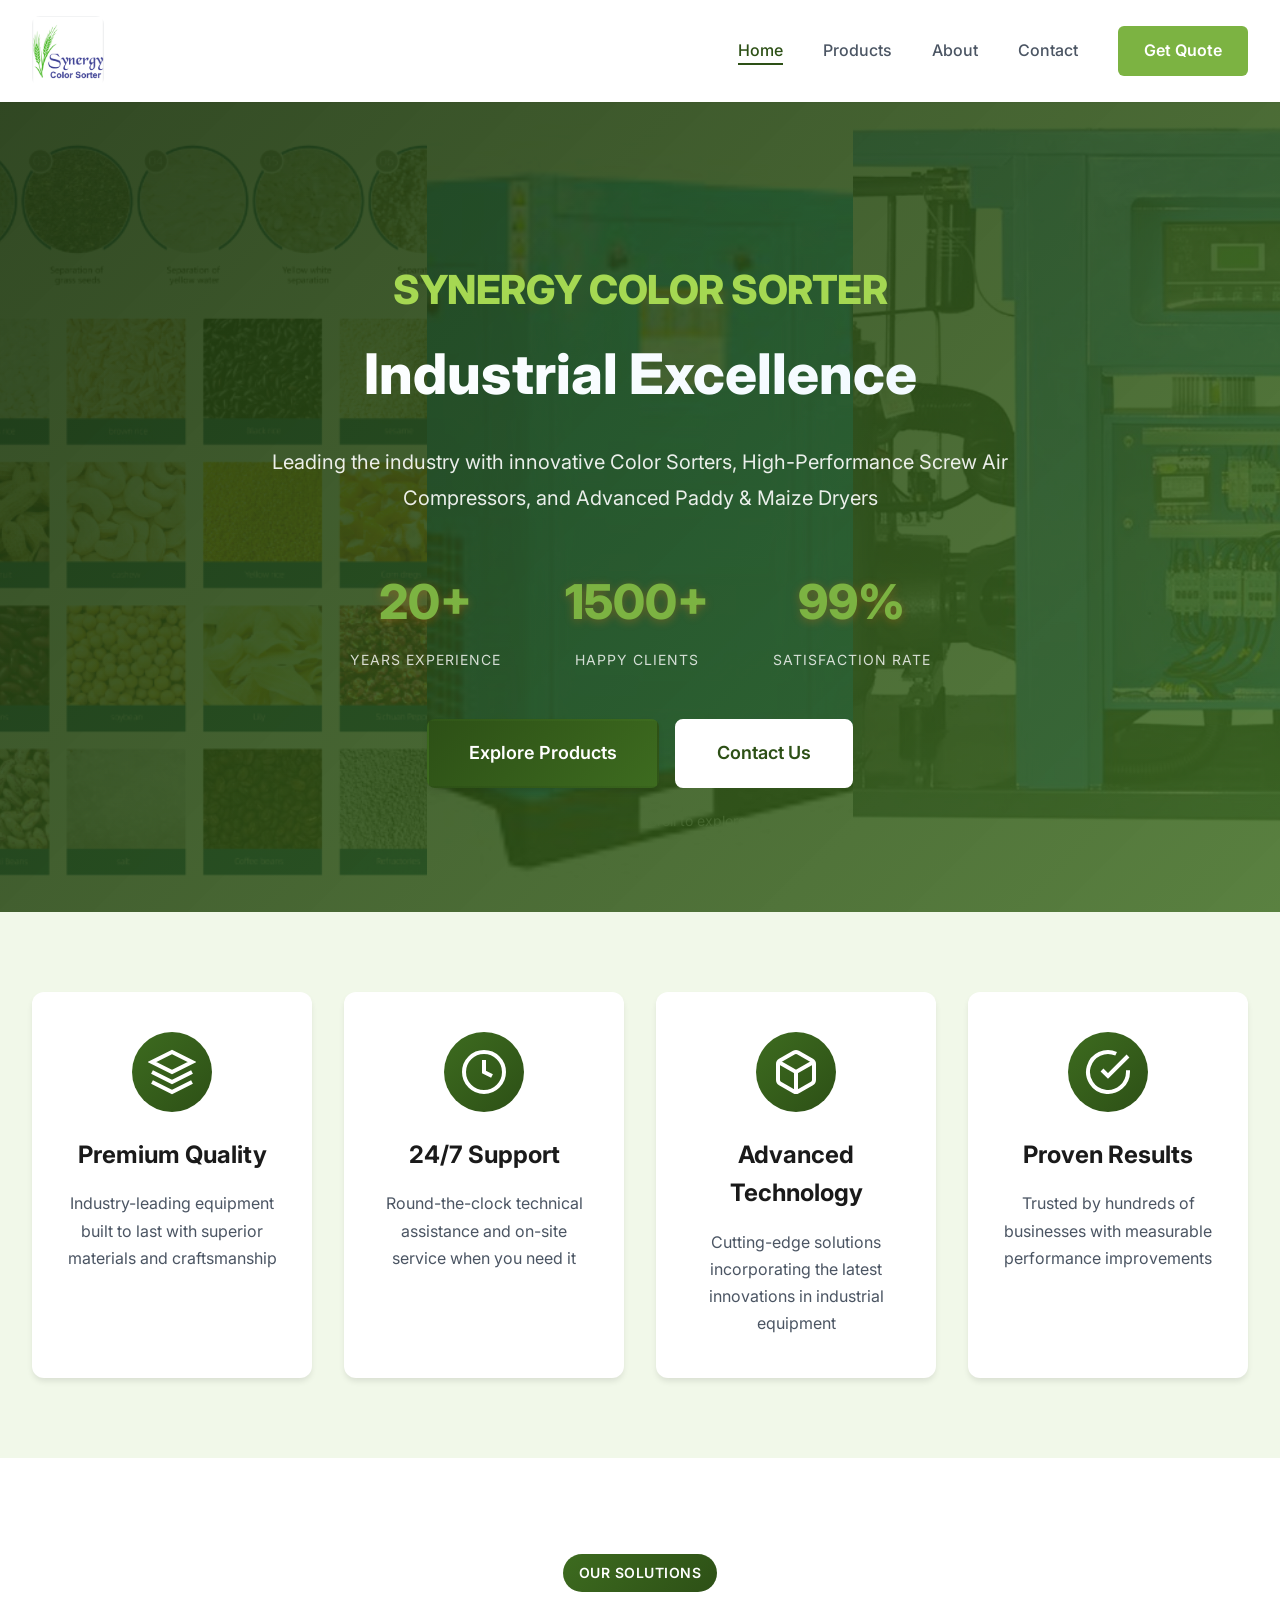
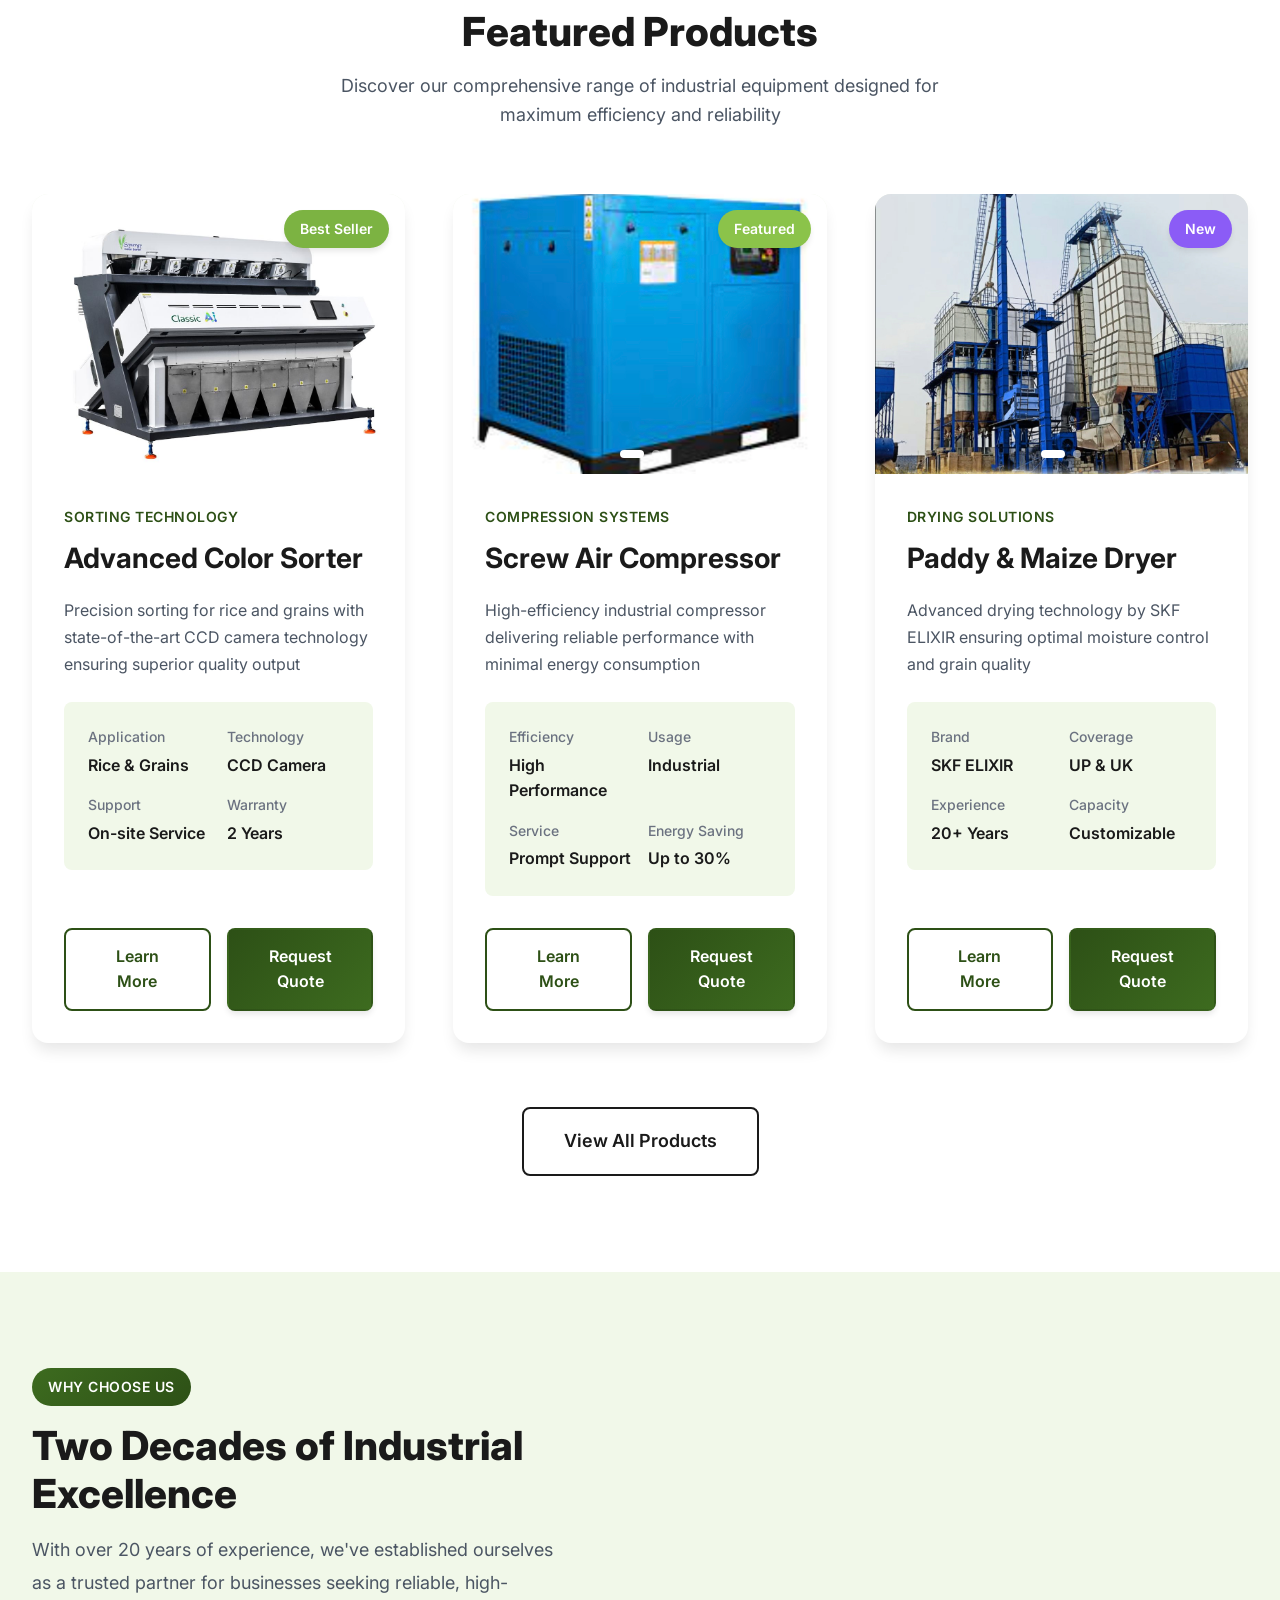
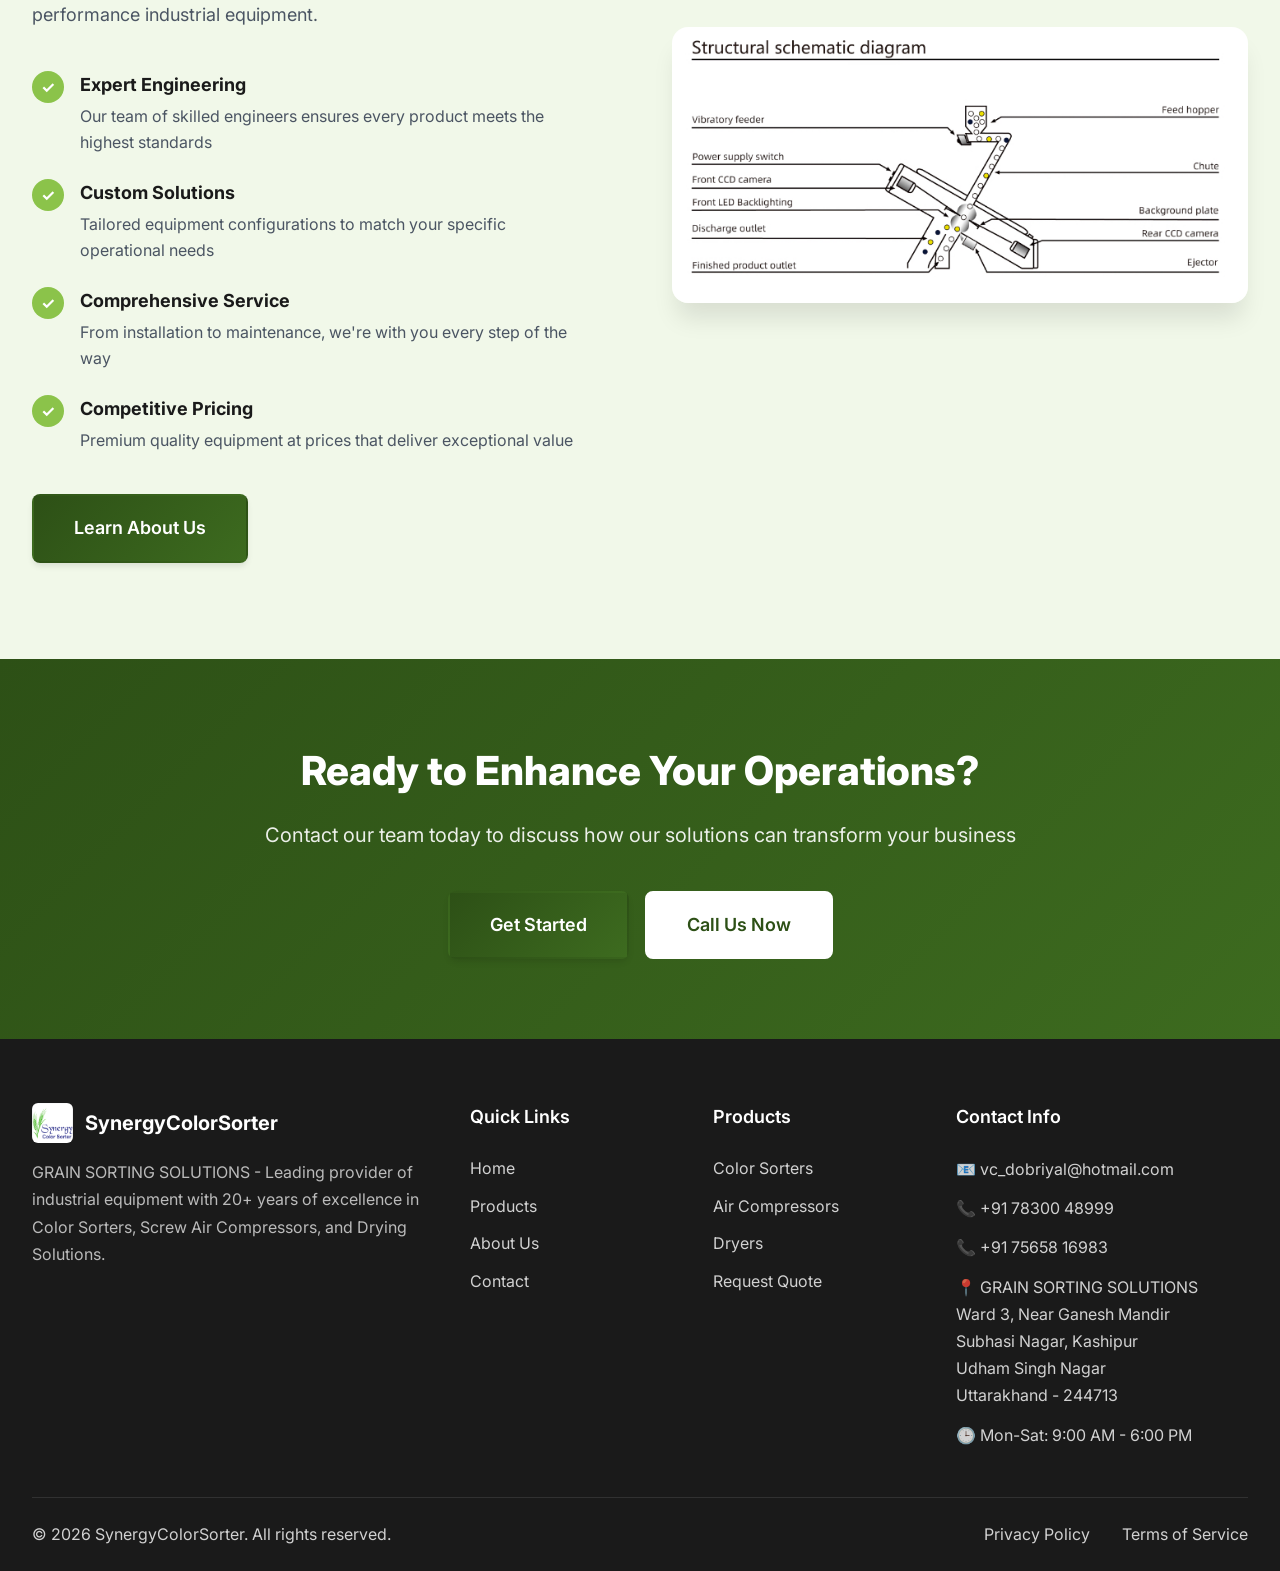
==== index.html @ 414dd608 "synergy color sorter website" ====
<!DOCTYPE html>
<html lang="en">
<head>
    <meta charset="UTF-8">
    <meta name="viewport" content="width=device-width, initial-scale=1.0">
    <meta name="description" content="SynergyColorSorter - Leading provider of Color Sorters, Screw Air Compressors and Paddy & Maize Dryers with 20+ years of expertise">
    <title>SynergyColorSorter - Industrial Sorting & Compression Solutions</title>
    <link rel="stylesheet" href="assets/css/style.css">
    <link rel="preconnect" href="https://fonts.googleapis.com">
    <link rel="preconnect" href="https://fonts.gstatic.com" crossorigin>
    <link href="https://fonts.googleapis.com/css2?family=Inter:wght@300;400;500;600;700;800&display=swap" rel="stylesheet">
</head>
<body>
    <!-- Navigation -->
    <header class="header">
        <nav class="nav">
            <div class="nav-container">
                <a href="index.html" class="logo">
                    <img src="assets/images/logo.jpg" alt="SynergyColorSorter Logo">
                    <span class="logo-text">SynergyColorSorter</span>
                </a>
                <button class="mobile-menu-toggle" aria-label="Toggle menu">
                    <span></span>
                    <span></span>
                    <span></span>
                </button>
                <ul class="nav-menu">
                    <li><a href="index.html" class="nav-link active">Home</a></li>
                    <li><a href="products.html" class="nav-link">Products</a></li>
                    <li><a href="about.html" class="nav-link">About</a></li>
                    <li><a href="contact.html" class="nav-link">Contact</a></li>
                    <li><a href="contact.html" class="btn btn-primary-nav">Get Quote</a></li>
                </ul>
            </div>
        </nav>
    </header>

    <!-- Hero Section -->
    <section class="hero">
        <div class="hero-background-grid">
            <div class="hero-bg-image" style="background-image: url('assets/images/Home - Product Parameters photos.jpg');"></div>
            <div class="hero-bg-image" style="background-image: url('assets/images/Compressor.jpg');"></div>
            <div class="hero-bg-image" style="background-image: url('assets/images/Compressor 2.jpg');"></div>
        </div>
        <div class="hero-overlay"></div>
        <div class="hero-content">
            <h1 class="hero-title">
                <span class="hero-title-main" style="color: rgb(165, 216, 82); font-weight: 800;">SYNERGY COLOR SORTER</span>
                <span class="hero-title-highlight">Industrial Excellence</span>
            </h1>
            <p class="hero-subtitle">Leading the industry with innovative Color Sorters, High-Performance Screw Air Compressors, and Advanced Paddy & Maize Dryers</p>
            <div class="hero-stats">
                <div class="stat">
                    <div class="stat-number">20+</div>
                    <div class="stat-label">Years Experience</div>
                </div>
                <div class="stat">
                    <div class="stat-number">1500+</div>
                    <div class="stat-label">Happy Clients</div>
                </div>
                <div class="stat">
                    <div class="stat-number">99%</div>
                    <div class="stat-label">Satisfaction Rate</div>
                </div>
            </div>
            <div class="hero-cta">
                <a href="products.html" class="btn btn-primary btn-large">Explore Products</a>
                <a href="contact.html" class="btn btn-secondary btn-large">Contact Us</a>
            </div>
        </div>
        <div class="hero-scroll">
            <span>Scroll to explore</span>
            <div class="scroll-indicator"></div>
        </div>
    </section>

    <!-- Features Section -->
    <section class="features">
        <div class="container">
            <div class="features-grid">
                <div class="feature-card">
                    <div class="feature-icon">
                        <svg width="48" height="48" viewBox="0 0 24 24" fill="none" stroke="currentColor" stroke-width="2">
                            <path d="M12 2L2 7l10 5 10-5-10-5z"/>
                            <path d="M2 17l10 5 10-5"/>
                            <path d="M2 12l10 5 10-5"/>
                        </svg>
                    </div>
                    <h3>Premium Quality</h3>
                    <p>Industry-leading equipment built to last with superior materials and craftsmanship</p>
                </div>
                <div class="feature-card">
                    <div class="feature-icon">
                        <svg width="48" height="48" viewBox="0 0 24 24" fill="none" stroke="currentColor" stroke-width="2">
                            <circle cx="12" cy="12" r="10"/>
                            <polyline points="12 6 12 12 16 14"/>
                        </svg>
                    </div>
                    <h3>24/7 Support</h3>
                    <p>Round-the-clock technical assistance and on-site service when you need it</p>
                </div>
                <div class="feature-card">
                    <div class="feature-icon">
                        <svg width="48" height="48" viewBox="0 0 24 24" fill="none" stroke="currentColor" stroke-width="2">
                            <path d="M21 16V8a2 2 0 0 0-1-1.73l-7-4a2 2 0 0 0-2 0l-7 4A2 2 0 0 0 3 8v8a2 2 0 0 0 1 1.73l7 4a2 2 0 0 0 2 0l7-4A2 2 0 0 0 21 16z"/>
                            <polyline points="3.27 6.96 12 12.01 20.73 6.96"/>
                            <line x1="12" y1="22.08" x2="12" y2="12"/>
                        </svg>
                    </div>
                    <h3>Advanced Technology</h3>
                    <p>Cutting-edge solutions incorporating the latest innovations in industrial equipment</p>
                </div>
                <div class="feature-card">
                    <div class="feature-icon">
                        <svg width="48" height="48" viewBox="0 0 24 24" fill="none" stroke="currentColor" stroke-width="2">
                            <path d="M22 11.08V12a10 10 0 1 1-5.93-9.14"/>
                            <polyline points="22 4 12 14.01 9 11.01"/>
                        </svg>
                    </div>
                    <h3>Proven Results</h3>
                    <p>Trusted by hundreds of businesses with measurable performance improvements</p>
                </div>
            </div>
        </div>
    </section>

    <!-- Products Section -->
    <section class="products-section">
        <div class="container">
            <div class="section-header">
                <span class="section-badge">Our Solutions</span>
                <h2 class="section-title">Featured Products</h2>
                <p class="section-description">Discover our comprehensive range of industrial equipment designed for maximum efficiency and reliability</p>
            </div>

            <div class="products-grid">
                <!-- Color Sorter -->
                <article class="product-card">
                    <div class="product-image-wrapper">
                        <div class="product-carousel" data-carousel="1">
                            <img src="assets/images/Rice color sorter.jpeg" alt="Rice Color Sorter" class="product-image active">
                            <img src="assets/images/Grain color sorter.jpeg" alt="Grain Color Sorter" class="product-image">
                        </div>
                        <div class="carousel-controls">
                            <button class="carousel-btn prev" data-carousel-target="1" aria-label="Previous image">‹</button>
                            <button class="carousel-btn next" data-carousel-target="1" aria-label="Next image">›</button>
                        </div>
                        <div class="carousel-indicators" data-carousel="1">
                            <span class="indicator active"></span>
                            <span class="indicator"></span>
                        </div>
                        <div class="product-badge">Best Seller</div>
                    </div>
                    <div class="product-content">
                        <div class="product-category">Sorting Technology</div>
                        <h3 class="product-title">Advanced Color Sorter</h3>
                        <p class="product-description">Precision sorting for rice and grains with state-of-the-art CCD camera technology ensuring superior quality output</p>
                        <div class="product-specs">
                            <div class="spec">
                                <span class="spec-label">Application</span>
                                <span class="spec-value">Rice & Grains</span>
                            </div>
                            <div class="spec">
                                <span class="spec-label">Technology</span>
                                <span class="spec-value">CCD Camera</span>
                            </div>
                            <div class="spec">
                                <span class="spec-label">Support</span>
                                <span class="spec-value">On-site Service</span>
                            </div>
                            <div class="spec">
                                <span class="spec-label">Warranty</span>
                                <span class="spec-value">2 Years</span>
                            </div>
                        </div>
                        <div class="product-footer">
                            <a href="products.html" class="btn btn-outline">Learn More</a>
                            <a href="contact.html" class="btn btn-primary">Request Quote</a>
                        </div>
                    </div>
                </article>

                <!-- Screw Air Compressor -->
                <article class="product-card">
                    <div class="product-image-wrapper">
                        <div class="product-carousel" data-carousel="2">
                            <img src="assets/images/Compressor.jpg" alt="Screw Air Compressor" class="product-image active">
                            <img src="assets/images/Compressor 2.jpg" alt="Industrial Compressor" class="product-image">
                        </div>
                        <div class="carousel-controls">
                            <button class="carousel-btn prev" data-carousel-target="2" aria-label="Previous image">‹</button>
                            <button class="carousel-btn next" data-carousel-target="2" aria-label="Next image">›</button>
                        </div>
                        <div class="carousel-indicators" data-carousel="2">
                            <span class="indicator active"></span>
                            <span class="indicator"></span>
                        </div>
                        <div class="product-badge featured">Featured</div>
                    </div>
                    <div class="product-content">
                        <div class="product-category">Compression Systems</div>
                        <h3 class="product-title">Screw Air Compressor</h3>
                        <p class="product-description">High-efficiency industrial compressor delivering reliable performance with minimal energy consumption</p>
                        <div class="product-specs">
                            <div class="spec">
                                <span class="spec-label">Efficiency</span>
                                <span class="spec-value">High Performance</span>
                            </div>
                            <div class="spec">
                                <span class="spec-label">Usage</span>
                                <span class="spec-value">Industrial</span>
                            </div>
                            <div class="spec">
                                <span class="spec-label">Service</span>
                                <span class="spec-value">Prompt Support</span>
                            </div>
                            <div class="spec">
                                <span class="spec-label">Energy Saving</span>
                                <span class="spec-value">Up to 30%</span>
                            </div>
                        </div>
                        <div class="product-footer">
                            <a href="products.html" class="btn btn-outline">Learn More</a>
                            <a href="contact.html" class="btn btn-primary">Request Quote</a>
                        </div>
                    </div>
                </article>

                <!-- Paddy & Maize Dryer -->
                <article class="product-card">
                    <div class="product-image-wrapper">
                        <div class="product-carousel" data-carousel="3">
                            <img src="assets/images/Drryer.jpg" alt="Paddy and Maize Dryer" class="product-image active">
                            <img src="assets/images/Drryer.jpg" alt="Industrial Dryer" class="product-image">
                        </div>
                        <div class="carousel-controls">
                            <button class="carousel-btn prev" data-carousel-target="3" aria-label="Previous image">‹</button>
                            <button class="carousel-btn next" data-carousel-target="3" aria-label="Next image">›</button>
                        </div>
                        <div class="carousel-indicators" data-carousel="3">
                            <span class="indicator active"></span>
                            <span class="indicator"></span>
                        </div>
                        <div class="product-badge new">New</div>
                    </div>
                    <div class="product-content">
                        <div class="product-category">Drying Solutions</div>
                        <h3 class="product-title">Paddy & Maize Dryer</h3>
                        <p class="product-description">Advanced drying technology by SKF ELIXIR ensuring optimal moisture control and grain quality</p>
                        <div class="product-specs">
                            <div class="spec">
                                <span class="spec-label">Brand</span>
                                <span class="spec-value">SKF ELIXIR</span>
                            </div>
                            <div class="spec">
                                <span class="spec-label">Coverage</span>
                                <span class="spec-value">UP & UK</span>
                            </div>
                            <div class="spec">
                                <span class="spec-label">Experience</span>
                                <span class="spec-value">20+ Years</span>
                            </div>
                            <div class="spec">
                                <span class="spec-label">Capacity</span>
                                <span class="spec-value">Customizable</span>
                            </div>
                        </div>
                        <div class="product-footer">
                            <a href="products.html" class="btn btn-outline">Learn More</a>
                            <a href="contact.html" class="btn btn-primary">Request Quote</a>
                        </div>
                    </div>
                </article>
            </div>

            <div class="section-cta">
                <a href="products.html" class="btn btn-large btn-outline-dark">View All Products</a>
            </div>
        </div>
    </section>

    <!-- Why Choose Us Section -->
    <section class="why-choose">
        <div class="container">
            <div class="why-choose-grid">
                <div class="why-choose-content">
                    <span class="section-badge">Why Choose Us</span>
                    <h2 class="section-title">Two Decades of Industrial Excellence</h2>
                    <p class="lead-text">With over 20 years of experience, we've established ourselves as a trusted partner for businesses seeking reliable, high-performance industrial equipment.</p>
                    
                    <div class="benefits-list">
                        <div class="benefit-item">
                            <div class="benefit-icon">✓</div>
                            <div class="benefit-content">
                                <h4>Expert Engineering</h4>
                                <p>Our team of skilled engineers ensures every product meets the highest standards</p>
                            </div>
                        </div>
                        <div class="benefit-item">
                            <div class="benefit-icon">✓</div>
                            <div class="benefit-content">
                                <h4>Custom Solutions</h4>
                                <p>Tailored equipment configurations to match your specific operational needs</p>
                            </div>
                        </div>
                        <div class="benefit-item">
                            <div class="benefit-icon">✓</div>
                            <div class="benefit-content">
                                <h4>Comprehensive Service</h4>
                                <p>From installation to maintenance, we're with you every step of the way</p>
                            </div>
                        </div>
                        <div class="benefit-item">
                            <div class="benefit-icon">✓</div>
                            <div class="benefit-content">
                                <h4>Competitive Pricing</h4>
                                <p>Premium quality equipment at prices that deliver exceptional value</p>
                            </div>
                        </div>
                    </div>

                    <a href="about.html" class="btn btn-primary btn-large">Learn About Us</a>
                </div>
                <div class="why-choose-image">
                    <img src="assets/images/Structural schematic diagram.jpg" alt="Technical Diagram">
                    <div class="image-overlay">
                        <div class="overlay-content">
                            <h3>Precision Engineering</h3>
                            <p>Every detail matters in delivering excellence</p>
                        </div>
                    </div>
                </div>
            </div>
        </div>
    </section>

    <!-- CTA Section -->
    <section class="cta-section">
        <div class="container">
            <div class="cta-content">
                <h2>Ready to Enhance Your Operations?</h2>
                <p>Contact our team today to discuss how our solutions can transform your business</p>
                <div class="cta-buttons">
                    <a href="contact.html" class="btn btn-primary btn-large">Get Started</a>
                    <a href="tel:+917830048999" class="btn btn-secondary btn-large">Call Us Now</a>
                </div>
            </div>
        </div>
    </section>

    <!-- Footer -->
    <footer class="footer">
        <div class="container">
            <div class="footer-grid">
                <div class="footer-col">
                    <div class="footer-logo">
                        <img src="assets/images/logo.jpg" alt="SynergyColorSorter Logo">
                        <span>SynergyColorSorter</span>
                    </div>
                    <p class="footer-description">GRAIN SORTING SOLUTIONS - Leading provider of industrial equipment with 20+ years of excellence in Color Sorters, Screw Air Compressors, and Drying Solutions.</p>
                </div>
                <div class="footer-col">
                    <h4>Quick Links</h4>
                    <ul class="footer-links">
                        <li><a href="index.html">Home</a></li>
                        <li><a href="products.html">Products</a></li>
                        <li><a href="about.html">About Us</a></li>
                        <li><a href="contact.html">Contact</a></li>
                    </ul>
                </div>
                <div class="footer-col">
                    <h4>Products</h4>
                    <ul class="footer-links">
                        <li><a href="products.html#color-sorter">Color Sorters</a></li>
                        <li><a href="products.html#compressor">Air Compressors</a></li>
                        <li><a href="products.html#dryer">Dryers</a></li>
                        <li><a href="contact.html">Request Quote</a></li>
                    </ul>
                </div>
                <div class="footer-col">
                    <h4>Contact Info</h4>
                    <ul class="footer-contact">
                        <li>📧 vc_dobriyal@hotmail.com</li>
                        <li>📞 +91 78300 48999</li>
                        <li>📞 +91 75658 16983</li>
                        <li>📍 GRAIN SORTING SOLUTIONS<br>Ward 3, Near Ganesh Mandir<br>Subhasi Nagar, Kashipur<br>Udham Singh Nagar<br>Uttarakhand - 244713</li>
                        <li>🕒 Mon-Sat: 9:00 AM - 6:00 PM</li>
                    </ul>
                </div>
            </div>
            <div class="footer-bottom">
                <p>&copy; 2026 SynergyColorSorter. All rights reserved.</p>
                <div class="footer-bottom-links">
                    <a href="#">Privacy Policy</a>
                    <a href="#">Terms of Service</a>
                </div>
            </div>
        </div>
    </footer>

    <!-- Back to Top Button -->
    <button class="back-to-top" aria-label="Back to top">↑</button>

    <script src="assets/js/main.js"></script>
</body>
</html>
---- assets/css/style.css ----
/* =============================================
   CSS RESET & VARIABLES
   ============================================= */

:root {
    --primary-color: #2d5016;
    --primary-dark: #1f3810;
    --primary-light: #3d6b1f;
    --secondary-color: #7cb342;
    --accent-color: #8bc34a;
    --text-dark: #1a1a1a;
    --text-medium: #4b5563;
    --text-light: #6b7280;
    --bg-light: #f1f8e9;
    --bg-white: #ffffff;
    --border-color: #e5e7eb;
    --shadow-sm: 0 1px 2px 0 rgba(0, 0, 0, 0.05);
    --shadow-md: 0 4px 6px -1px rgba(0, 0, 0, 0.1);
    --shadow-lg: 0 10px 15px -3px rgba(0, 0, 0, 0.1);
    --shadow-xl: 0 20px 25px -5px rgba(0, 0, 0, 0.1);
    --transition-fast: 0.2s ease;
    --transition-normal: 0.3s ease;
    --transition-slow: 0.5s ease;
}

* {
    margin: 0;
    padding: 0;
    box-sizing: border-box;
}

html {
    scroll-behavior: smooth;
}

body {
    font-family: 'Inter', -apple-system, BlinkMacSystemFont, 'Segoe UI', Roboto, Oxygen, Ubuntu, Cantarell, sans-serif;
    color: var(--text-dark);
    line-height: 1.6;
    background-color: var(--bg-white);
    overflow-x: hidden;
}

img {
    max-width: 100%;
    height: auto;
    display: block;
}

a {
    text-decoration: none;
    color: inherit;
    transition: var(--transition-fast);
}

button {
    font-family: inherit;
    border: none;
    cursor: pointer;
    transition: var(--transition-fast);
}

ul {
    list-style: none;
}

/* =============================================
   UTILITY CLASSES
   ============================================= */

.container {
    max-width: 1280px;
    margin: 0 auto;
    padding: 0 2rem;
}

.section-badge {
    display: inline-block;
    padding: 0.5rem 1rem;
    background: linear-gradient(135deg, var(--primary-light), var(--primary-color));
    color: white;
    border-radius: 50px;
    font-size: 0.875rem;
    font-weight: 600;
    text-transform: uppercase;
    letter-spacing: 0.5px;
    margin-bottom: 1rem;
}

.section-title {
    font-size: 2.5rem;
    font-weight: 800;
    color: var(--text-dark);
    margin-bottom: 1rem;
    line-height: 1.2;
}

.section-description {
    font-size: 1.125rem;
    color: var(--text-medium);
    max-width: 600px;
    margin: 0 auto 3rem;
}

.section-header {
    text-align: center;
    margin-bottom: 4rem;
}

/* =============================================
   BUTTONS
   ============================================= */

.btn {
    display: inline-block;
    padding: 0.875rem 2rem;
    border-radius: 8px;
    font-weight: 600;
    font-size: 1rem;
    text-align: center;
    transition: all var(--transition-normal);
    cursor: pointer;
    border: 2px solid transparent;
}

.btn-large {
    padding: 1.125rem 2.5rem;
    font-size: 1.125rem;
}

.btn-primary {
    background: linear-gradient(135deg, var(--primary-color), var(--primary-light));
    color: white;
    box-shadow: var(--shadow-md);
}

.btn-primary:hover {
    transform: translateY(-2px);
    box-shadow: var(--shadow-lg);
}

.btn-secondary {
    background: white;
    color: var(--primary-color);
    border-color: white;
}

.btn-secondary:hover {
    background: var(--bg-light);
    transform: translateY(-2px);
}

.btn-outline {
    background: transparent;
    color: var(--primary-color);
    border-color: var(--primary-color);
}

.btn-outline:hover {
    background: var(--primary-color);
    color: white;
}

.btn-outline-dark {
    background: transparent;
    color: var(--text-dark);
    border-color: var(--text-dark);
}

.btn-outline-dark:hover {
    background: var(--text-dark);
    color: white;
}

.btn-primary-nav {
    background: var(--secondary-color);
    color: white;
    padding: 0.625rem 1.5rem;
    border-radius: 6px;
}

.btn-primary-nav:hover {
    background: #ea580c;
}

/* =============================================
   HEADER & NAVIGATION
   ============================================= */

.header {
    position: sticky;
    top: 0;
    z-index: 1000;
    background: rgba(255, 255, 255, 0.98);
    backdrop-filter: blur(10px);
    box-shadow: var(--shadow-sm);
    transition: var(--transition-normal);
}

.header.scrolled {
    box-shadow: var(--shadow-md);
}

.nav-container {
    max-width: 1280px;
    margin: 0 auto;
    padding: 1rem 2rem;
    display: flex;
    align-items: center;
    justify-content: space-between;
}

.logo {
    display: flex;
    align-items: center;
    gap: 0.75rem;
    font-weight: 700;
    font-size: 1.25rem;
    color: var(--primary-color);
}

.logo img {
    height: 70px;
    width: auto;
    border-radius: 8px;
}

.logo-text {
    display: none;
}

.nav-menu {
    display: flex;
    align-items: center;
    gap: 2.5rem;
}

.nav-link {
    color: var(--text-medium);
    font-weight: 500;
    position: relative;
}

.nav-link::after {
    content: '';
    position: absolute;
    bottom: -5px;
    left: 0;
    width: 0;
    height: 2px;
    background: var(--primary-color);
    transition: width var(--transition-normal);
}

.nav-link:hover::after,
.nav-link.active::after {
    width: 100%;
}

.nav-link:hover,
.nav-link.active {
    color: var(--primary-color);
}

.mobile-menu-toggle {
    display: none;
    flex-direction: column;
    gap: 5px;
    background: transparent;
    padding: 0.5rem;
}

.mobile-menu-toggle span {
    width: 25px;
    height: 3px;
    background: var(--text-dark);
    border-radius: 2px;
    transition: var(--transition-fast);
}

/* =============================================
   HERO SECTION
   ============================================= */

.hero {
    position: relative;
    min-height: 90vh;
    display: flex;
    align-items: center;
    justify-content: center;
    background: linear-gradient(135deg, #1f3810 0%, #2d5016 50%, #3d6b1f 100%);
    padding: 6rem 2rem 4rem;
    overflow: hidden;
}

.hero-background-grid {
    position: absolute;
    top: 0;
    left: 0;
    width: 100%;
    height: 100%;
    display: grid;
    grid-template-columns: repeat(3, 1fr);
    gap: 0;
    z-index: 0;
}

.hero-bg-image {
    width: 100%;
    height: 100%;
    background-size: cover;
    background-position: center;
    background-repeat: no-repeat;
    animation: zoomSlide 20s ease-in-out infinite;
}

.hero-bg-image:nth-child(1) {
    animation-delay: 0s;
}

.hero-bg-image:nth-child(2) {
    animation-delay: 6.66s;
}

.hero-bg-image:nth-child(3) {
    animation-delay: 13.32s;
}

@keyframes zoomSlide {
    0%, 33.33% {
        transform: scale(1);
        opacity: 1;
    }
    40%, 93.33% {
        transform: scale(1.1);
        opacity: 0.7;
    }
    100% {
        transform: scale(1);
        opacity: 1;
    }
}

.hero-overlay {
    position: absolute;
    top: 0;
    left: 0;
    width: 100%;
    height: 100%;
    background: linear-gradient(135deg, rgba(31, 56, 16, 0.92) 0%, rgba(45, 80, 22, 0.88) 50%, rgba(61, 107, 31, 0.85) 100%);
    z-index: 1;
}

.hero-content {
    position: relative;
    z-index: 2;
    text-align: center;
    max-width: 1100px;
    margin: 0 auto;
    color: white;
}

.hero-badge {
    display: inline-block;
    padding: 0.5rem 1.25rem;
    background: rgba(255, 255, 255, 0.15);
    backdrop-filter: blur(10px);
    border: 1px solid rgba(255, 255, 255, 0.2);
    border-radius: 50px;
    font-size: 0.875rem;
    font-weight: 600;
    margin-bottom: 2rem;
    animation: fadeInDown 0.8s ease;
}

.hero-title {
    display: flex;
    flex-direction: column;
    gap: 0.5rem;
    margin-bottom: 1.5rem;
}

.hero-title-main {
    font-size: 2.5rem;
    font-weight: 300;
    letter-spacing: -0.5px;
    animation: fadeInLeft 1s ease;
}

.hero-title-highlight {
    font-size: 3.5rem;
    font-weight: 800;
    background: linear-gradient(135deg, #ffffff 0%, #f0f9ff 100%);
    -webkit-background-clip: text;
    -webkit-text-fill-color: transparent;
    background-clip: text;
    animation: fadeInRight 1s ease;
}

.hero-subtitle {
    font-size: 1.25rem;
    line-height: 1.8;
    margin-bottom: 3rem;
    color: rgba(255, 255, 255, 0.9);
    max-width: 800px;
    margin-left: auto;
    margin-right: auto;
    animation: fadeInUp 1s ease 0.2s both;
}

.hero-stats {
    display: flex;
    justify-content: center;
    gap: 4rem;
    margin-bottom: 3rem;
    animation: fadeInUp 1s ease 0.4s both;
}

.stat {
    text-align: center;
}

.stat-number {
    font-size: 3rem;
    font-weight: 800;
    color: var(--secondary-color);
    margin-bottom: 0.5rem;
    text-shadow: 0 2px 10px rgba(249, 115, 22, 0.3);
}

.stat-label {
    font-size: 0.875rem;
    color: rgba(255, 255, 255, 0.8);
    text-transform: uppercase;
    letter-spacing: 1px;
}

.hero-cta {
    display: flex;
    gap: 1rem;
    justify-content: center;
    flex-wrap: wrap;
    animation: fadeInUp 1s ease 0.6s both;
}

.hero-scroll {
    position: absolute;
    bottom: 2rem;
    left: 50%;
    transform: translateX(-50%);
    display: flex;
    flex-direction: column;
    align-items: center;
    gap: 0.5rem;
    color: rgba(255, 255, 255, 0.7);
    font-size: 0.875rem;
    animation: fadeInUp 1s ease 0.8s both;
}

.scroll-indicator {
    width: 2px;
    height: 40px;
    background: linear-gradient(to bottom, rgba(255, 255, 255, 0.8), transparent);
    animation: scrollDown 2s ease-in-out infinite;
}

/* =============================================
   FEATURES SECTION
   ============================================= */

.features {
    padding: 5rem 0;
    background: var(--bg-light);
}

.features-grid {
    display: grid;
    grid-template-columns: repeat(auto-fit, minmax(280px, 1fr));
    gap: 2rem;
}

.feature-card {
    background: white;
    padding: 2.5rem 2rem;
    border-radius: 12px;
    box-shadow: var(--shadow-md);
    transition: all var(--transition-normal);
    text-align: center;
}

.feature-card:hover {
    transform: translateY(-10px);
    box-shadow: var(--shadow-xl);
}

.feature-icon {
    width: 80px;
    height: 80px;
    margin: 0 auto 1.5rem;
    background: linear-gradient(135deg, var(--primary-light), var(--primary-color));
    border-radius: 50%;
    display: flex;
    align-items: center;
    justify-content: center;
    color: white;
}

.feature-card h3 {
    font-size: 1.5rem;
    margin-bottom: 1rem;
    color: var(--text-dark);
}

.feature-card p {
    color: var(--text-medium);
    line-height: 1.7;
}

/* =============================================
   PRODUCTS SECTION
   ============================================= */

.products-section {
    padding: 6rem 0;
    background: white;
}

.products-grid {
    display: grid;
    grid-template-columns: repeat(auto-fit, minmax(350px, 1fr));
    gap: 3rem;
    margin-bottom: 4rem;
}

.product-card {
    background: white;
    border-radius: 16px;
    overflow: hidden;
    box-shadow: var(--shadow-lg);
    transition: all var(--transition-normal);
    display: flex;
    flex-direction: column;
}

.product-card:hover {
    transform: translateY(-8px);
    box-shadow: var(--shadow-xl);
}

.product-image-wrapper {
    position: relative;
    aspect-ratio: 4/3;
    overflow: hidden;
    background: var(--bg-light);
}

.product-carousel {
    position: relative;
    width: 100%;
    height: 100%;
}

.product-image {
    width: 100%;
    height: 100%;
    object-fit: cover;
    position: absolute;
    top: 0;
    left: 0;
    opacity: 0;
    transition: opacity var(--transition-slow);
}

.product-image.active {
    opacity: 1;
}

.carousel-controls {
    position: absolute;
    top: 50%;
    left: 0;
    right: 0;
    transform: translateY(-50%);
    display: flex;
    justify-content: space-between;
    padding: 0 1rem;
    opacity: 0;
    transition: opacity var(--transition-normal);
}

.product-card:hover .carousel-controls {
    opacity: 1;
}

.carousel-btn {
    width: 40px;
    height: 40px;
    border-radius: 50%;
    background: rgba(255, 255, 255, 0.9);
    color: var(--primary-color);
    font-size: 1.5rem;
    display: flex;
    align-items: center;
    justify-content: center;
    box-shadow: var(--shadow-md);
}

.carousel-btn:hover {
    background: white;
    transform: scale(1.1);
}

.carousel-indicators {
    position: absolute;
    bottom: 1rem;
    left: 50%;
    transform: translateX(-50%);
    display: flex;
    gap: 0.5rem;
}

.indicator {
    width: 8px;
    height: 8px;
    border-radius: 50%;
    background: rgba(255, 255, 255, 0.5);
    cursor: pointer;
    transition: all var(--transition-fast);
}

.indicator.active {
    background: white;
    width: 24px;
    border-radius: 4px;
}

.product-badge {
    position: absolute;
    top: 1rem;
    right: 1rem;
    padding: 0.5rem 1rem;
    background: var(--secondary-color);
    color: white;
    border-radius: 50px;
    font-size: 0.875rem;
    font-weight: 600;
    box-shadow: var(--shadow-md);
}

.product-badge.featured {
    background: var(--accent-color);
}

.product-badge.new {
    background: #8b5cf6;
}

.product-content {
    padding: 2rem;
    flex: 1;
    display: flex;
    flex-direction: column;
}

.product-category {
    font-size: 0.875rem;
    color: var(--primary-color);
    font-weight: 600;
    text-transform: uppercase;
    letter-spacing: 0.5px;
    margin-bottom: 0.5rem;
}

.product-title {
    font-size: 1.75rem;
    font-weight: 700;
    margin-bottom: 1rem;
    color: var(--text-dark);
}

.product-description {
    color: var(--text-medium);
    line-height: 1.7;
    margin-bottom: 1.5rem;
}

.product-specs {
    display: grid;
    grid-template-columns: 1fr 1fr;
    gap: 1rem;
    margin-bottom: 2rem;
    padding: 1.5rem;
    background: var(--bg-light);
    border-radius: 8px;
}

.spec {
    display: flex;
    flex-direction: column;
    gap: 0.25rem;
}

.spec-label {
    font-size: 0.875rem;
    color: var(--text-light);
    font-weight: 500;
}

.spec-value {
    font-weight: 600;
    color: var(--text-dark);
}

.product-footer {
    display: flex;
    gap: 1rem;
    margin-top: auto;
}

.product-footer .btn {
    flex: 1;
}

.section-cta {
    text-align: center;
}

/* =============================================
   WHY CHOOSE US SECTION
   ============================================= */

.why-choose {
    padding: 6rem 0;
    background: var(--bg-light);
}

.why-choose-grid {
    display: grid;
    grid-template-columns: 1fr 1fr;
    gap: 4rem;
    align-items: center;
}

.why-choose-content {
    padding-right: 2rem;
}
.full-width-container {
  width: 100%;
  max-width: 100%;
}

.full-width-container .why-choose-grid {
  max-width: 100%;
}
.lead-text {
    font-size: 1.125rem;
    color: var(--text-medium);
    line-height: 1.8;
    margin-bottom: 2.5rem;
}


.benefits-list {
    display: flex;
    flex-direction: column;
    gap: 1.5rem;
    margin-bottom: 2.5rem;
}

.benefit-item {
    display: flex;
    gap: 1rem;
    align-items: flex-start;
}

.benefit-icon {
    width: 32px;
    height: 32px;
    border-radius: 50%;
    background: var(--accent-color);
    color: white;
    display: flex;
    align-items: center;
    justify-content: center;
    font-weight: 700;
    flex-shrink: 0;
}

.benefit-content h4 {
    font-size: 1.125rem;
    margin-bottom: 0.25rem;
    color: var(--text-dark);
}

.benefit-content p {
    color: var(--text-medium);
    line-height: 1.6;
}

.why-choose-image {
    position: relative;
    border-radius: 16px;
    overflow: hidden;
    box-shadow: var(--shadow-xl);
}

.why-choose-image img {
    width: 100%;
    height: 100%;
    object-fit: cover;
}

.image-overlay {
    position: absolute;
    bottom: 0;
    left: 0;
    right: 0;
    padding: 2rem;
    background: linear-gradient(to top, rgba(0, 0, 0, 0.8), transparent);
    color: white;
    transform: translateY(100%);
    transition: transform var(--transition-normal);
}

.why-choose-image:hover .image-overlay {
    transform: translateY(0);
}

.overlay-content h3 {
    font-size: 1.5rem;
    margin-bottom: 0.5rem;
}

/* =============================================
   CTA SECTION
   ============================================= */

.cta-section {
    padding: 5rem 0;
    background: linear-gradient(135deg, var(--primary-color), var(--primary-light));
    color: white;
    text-align: center;
}

.cta-content h2 {
    font-size: 2.5rem;
    font-weight: 800;
    margin-bottom: 1rem;
}

.cta-content p {
    font-size: 1.25rem;
    margin-bottom: 2.5rem;
    color: rgba(255, 255, 255, 0.9);
}

.cta-buttons {
    display: flex;
    gap: 1rem;
    justify-content: center;
    flex-wrap: wrap;
}

/* =============================================
   FOOTER
   ============================================= */

.footer {
    background: #1a1a1a;
    color: rgba(255, 255, 255, 0.8);
    padding: 4rem 0 0;
}

.footer-grid {
    display: grid;
    grid-template-columns: 2fr 1fr 1fr 1.5fr;
    gap: 3rem;
    margin-bottom: 3rem;
}

.footer-logo {
    display: flex;
    align-items: center;
    gap: 0.75rem;
    margin-bottom: 1rem;
}

.footer-logo img {
    height: 40px;
    border-radius: 6px;
}

.footer-logo span {
    font-weight: 700;
    font-size: 1.25rem;
    color: white;
}

.footer-description {
    line-height: 1.7;
    color: rgba(255, 255, 255, 0.7);
}

.footer-col h4 {
    color: white;
    font-size: 1.125rem;
    font-weight: 600;
    margin-bottom: 1.5rem;
}

.footer-links {
    display: flex;
    flex-direction: column;
    gap: 0.75rem;
}

.footer-links a:hover {
    color: var(--secondary-color);
    padding-left: 5px;
}

.footer-contact {
    display: flex;
    flex-direction: column;
    gap: 0.75rem;
    line-height: 1.7;
}

.footer-bottom {
    padding: 1.5rem 0;
    border-top: 1px solid rgba(255, 255, 255, 0.1);
    display: flex;
    justify-content: space-between;
    align-items: center;
}

.footer-bottom-links {
    display: flex;
    gap: 2rem;
}

.footer-bottom-links a:hover {
    color: var(--secondary-color);
}

/* =============================================
   BACK TO TOP BUTTON
   ============================================= */

.back-to-top {
    position: fixed;
    bottom: 2rem;
    right: 2rem;
    width: 50px;
    height: 50px;
    border-radius: 50%;
    background: var(--primary-color);
    color: white;
    font-size: 1.5rem;
    box-shadow: var(--shadow-lg);
    opacity: 0;
    visibility: hidden;
    transition: all var(--transition-normal);
    z-index: 999;
}

.back-to-top.visible {
    opacity: 1;
    visibility: visible;
}

.back-to-top:hover {
    background: var(--primary-dark);
    transform: translateY(-5px);
}

/* =============================================
   ANIMATIONS
   ============================================= */

@keyframes fadeInDown {
    from {
        opacity: 0;
        transform: translateY(-30px);
    }
    to {
        opacity: 1;
        transform: translateY(0);
    }
}

@keyframes fadeInUp {
    from {
        opacity: 0;
        transform: translateY(30px);
    }
    to {
        opacity: 1;
        transform: translateY(0);
    }
}

@keyframes fadeInLeft {
    from {
        opacity: 0;
        transform: translateX(-30px);
    }
    to {
        opacity: 1;
        transform: translateX(0);
    }
}

@keyframes fadeInRight {
    from {
        opacity: 0;
        transform: translateX(30px);
    }
    to {
        opacity: 1;
        transform: translateX(0);
    }
}

@keyframes scrollDown {
    0%, 100% {
        transform: translateY(0);
        opacity: 0.7;
    }
    50% {
        transform: translateY(10px);
        opacity: 1;
    }
}

/* =============================================
   RESPONSIVE DESIGN
   ============================================= */

@media (max-width: 1024px) {
    .logo-text {
        display: inline;
    }
    
    .why-choose-grid {
        grid-template-columns: 1fr;
        gap: 3rem;
    }
    
    .why-choose-content {
        padding-right: 0;
    }
    
    .footer-grid {
        grid-template-columns: 1fr 1fr;
    }
}

@media (max-width: 768px) {
    .nav-menu {
        position: fixed;
        top: 78px;
        left: -100%;
        width: 100%;
        height: calc(100vh - 78px);
        background: white;
        flex-direction: column;
        padding: 2rem;
        gap: 1.5rem;
        transition: left var(--transition-normal);
        box-shadow: var(--shadow-lg);
        overflow-y: auto;
    }
    
    .nav-menu.active {
        left: 0;
    }
    
    .mobile-menu-toggle {
        display: flex;
    }
    
    .mobile-menu-toggle.active span:nth-child(1) {
        transform: rotate(45deg) translate(7px, 7px);
    }
    
    .mobile-menu-toggle.active span:nth-child(2) {
        opacity: 0;
    }
    
    .mobile-menu-toggle.active span:nth-child(3) {
        transform: rotate(-45deg) translate(7px, -7px);
    }
    
    .hero-background-grid {
        grid-template-columns: 1fr;
        grid-template-rows: repeat(3, 1fr);
    }
    
    .hero-title-main {
        font-size: 1.75rem;
    }
    
    .hero-title-highlight {
        font-size: 2.5rem;
    }
    
    .hero-subtitle {
        font-size: 1rem;
    }
    
    .hero-stats {
        flex-direction: column;
        gap: 2rem;
    }
    
    .stat-number {
        font-size: 2.5rem;
    }
    
    .section-title {
        font-size: 2rem;
    }
    
    .products-grid {
        grid-template-columns: 1fr;
    }
    
    .footer-grid {
        grid-template-columns: 1fr;
        gap: 2rem;
    }
    
    .footer-bottom {
        flex-direction: column;
        gap: 1rem;
        text-align: center;
    }
    
    .cta-content h2 {
        font-size: 2rem;
    }
}

@media (max-width: 480px) {
    .container {
        padding: 0 1rem;
    }
    
    .hero {
        padding: 4rem 1rem 3rem;
    }
    
    .hero-cta {
        flex-direction: column;
    }
    
    .btn-large {
        width: 100%;
    }
    
    .features-grid {
        grid-template-columns: 1fr;
    }
    
    .product-specs {
        grid-template-columns: 1fr;
    }
    
    .product-footer {
        flex-direction: column;
    }
    
    .back-to-top {
        bottom: 1rem;
        right: 1rem;
        width: 45px;
        height: 45px;
    }
}
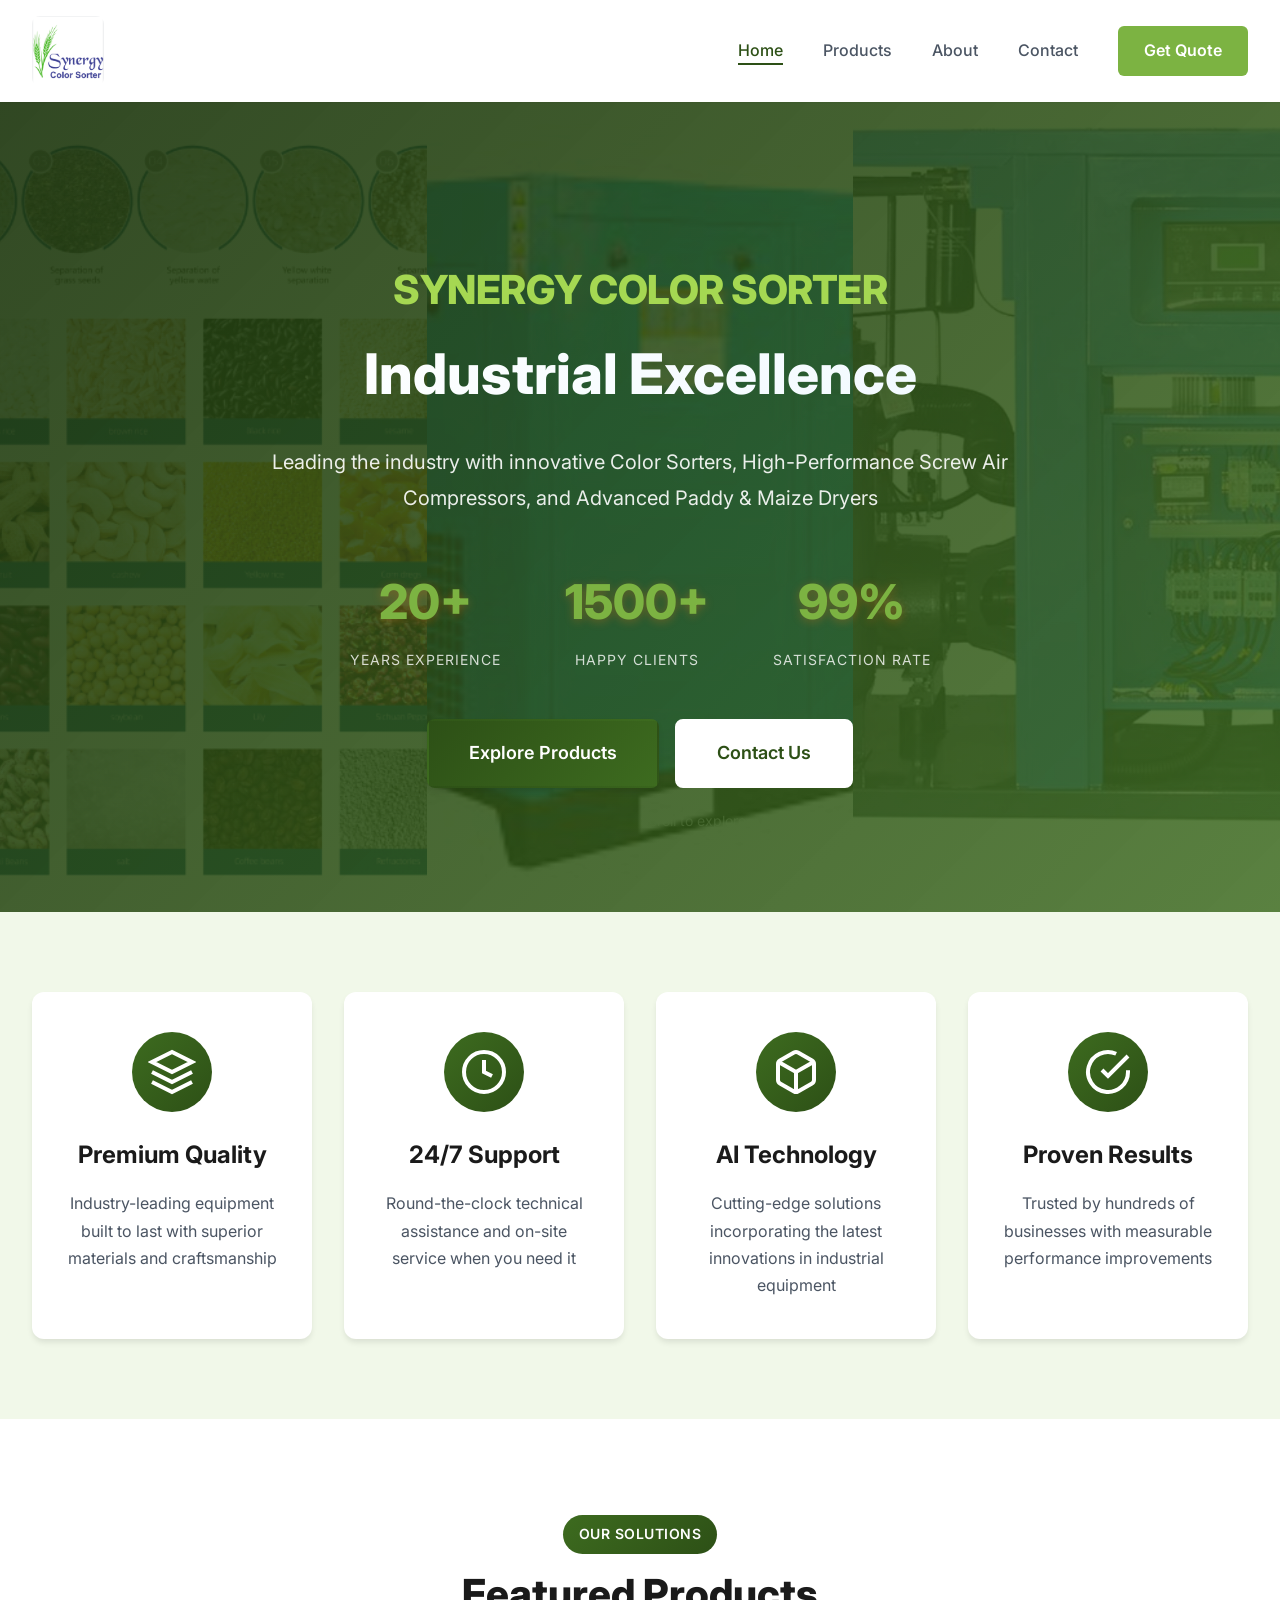
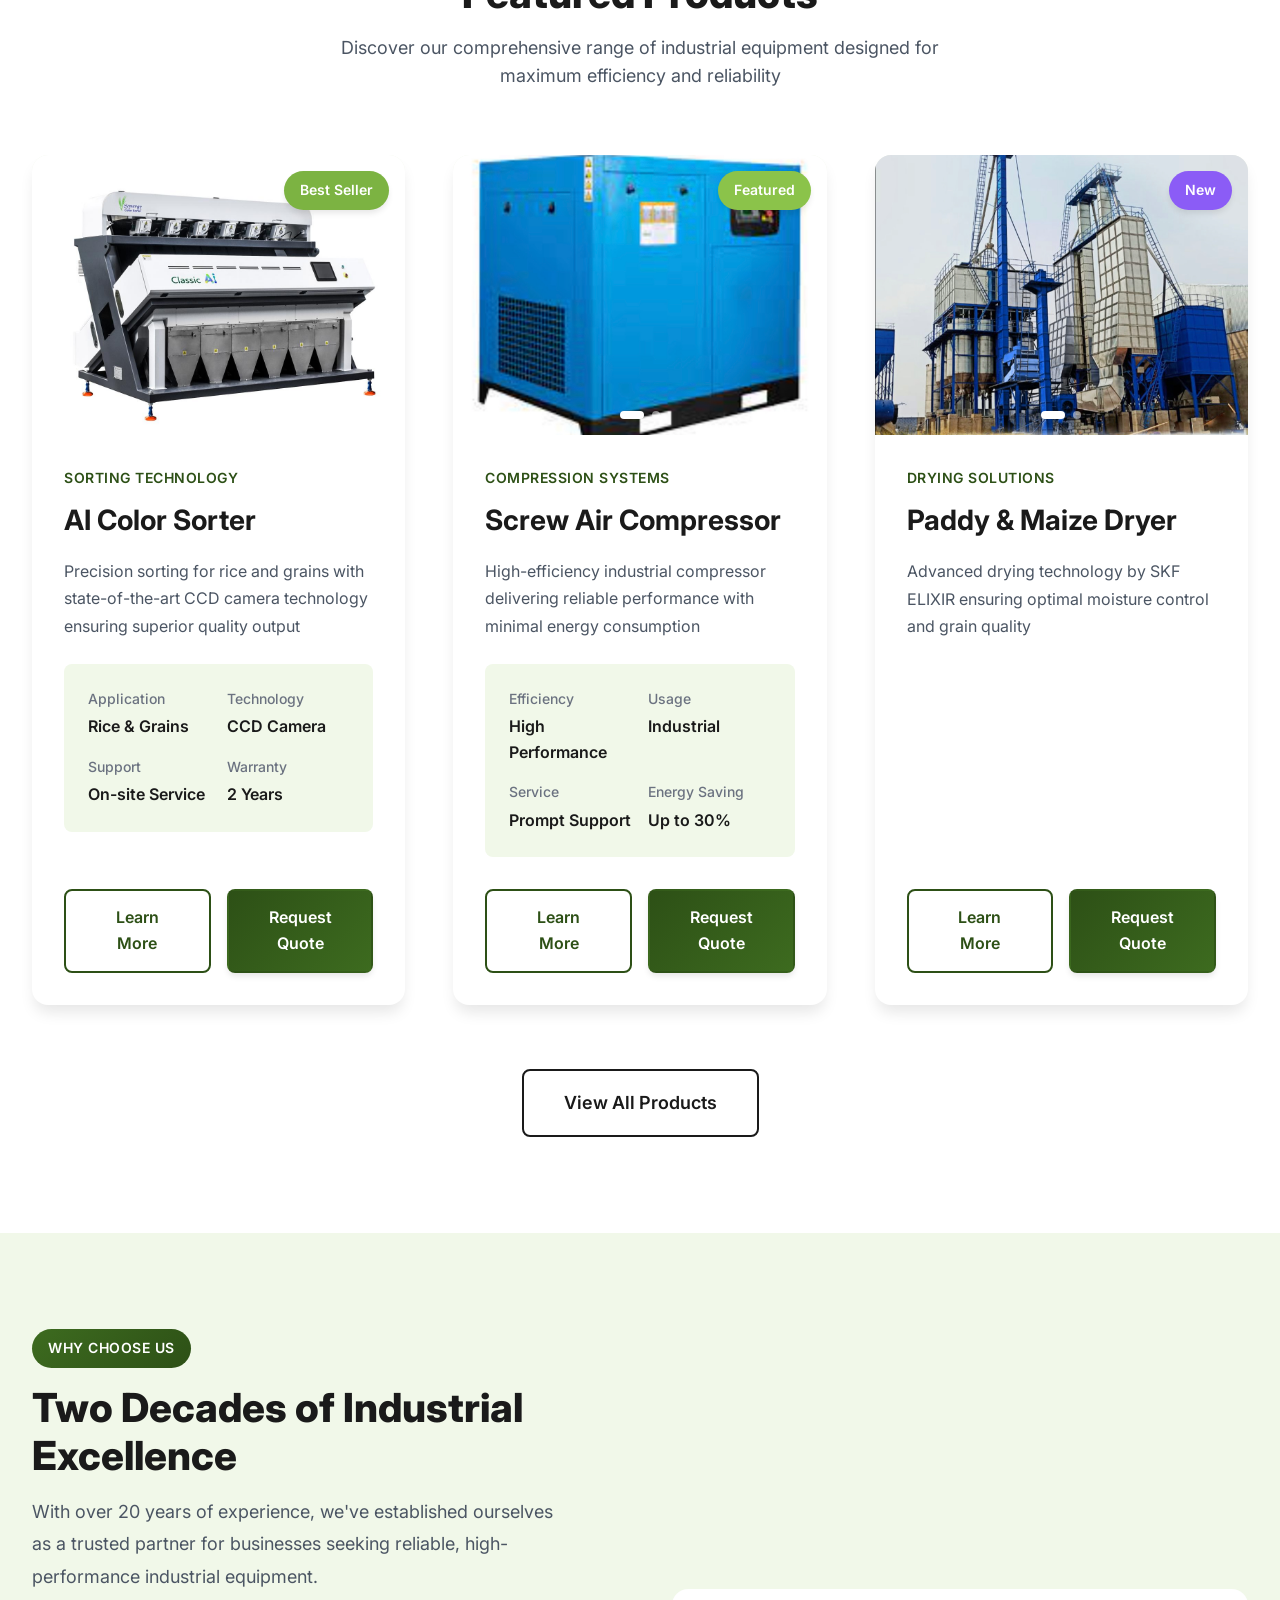
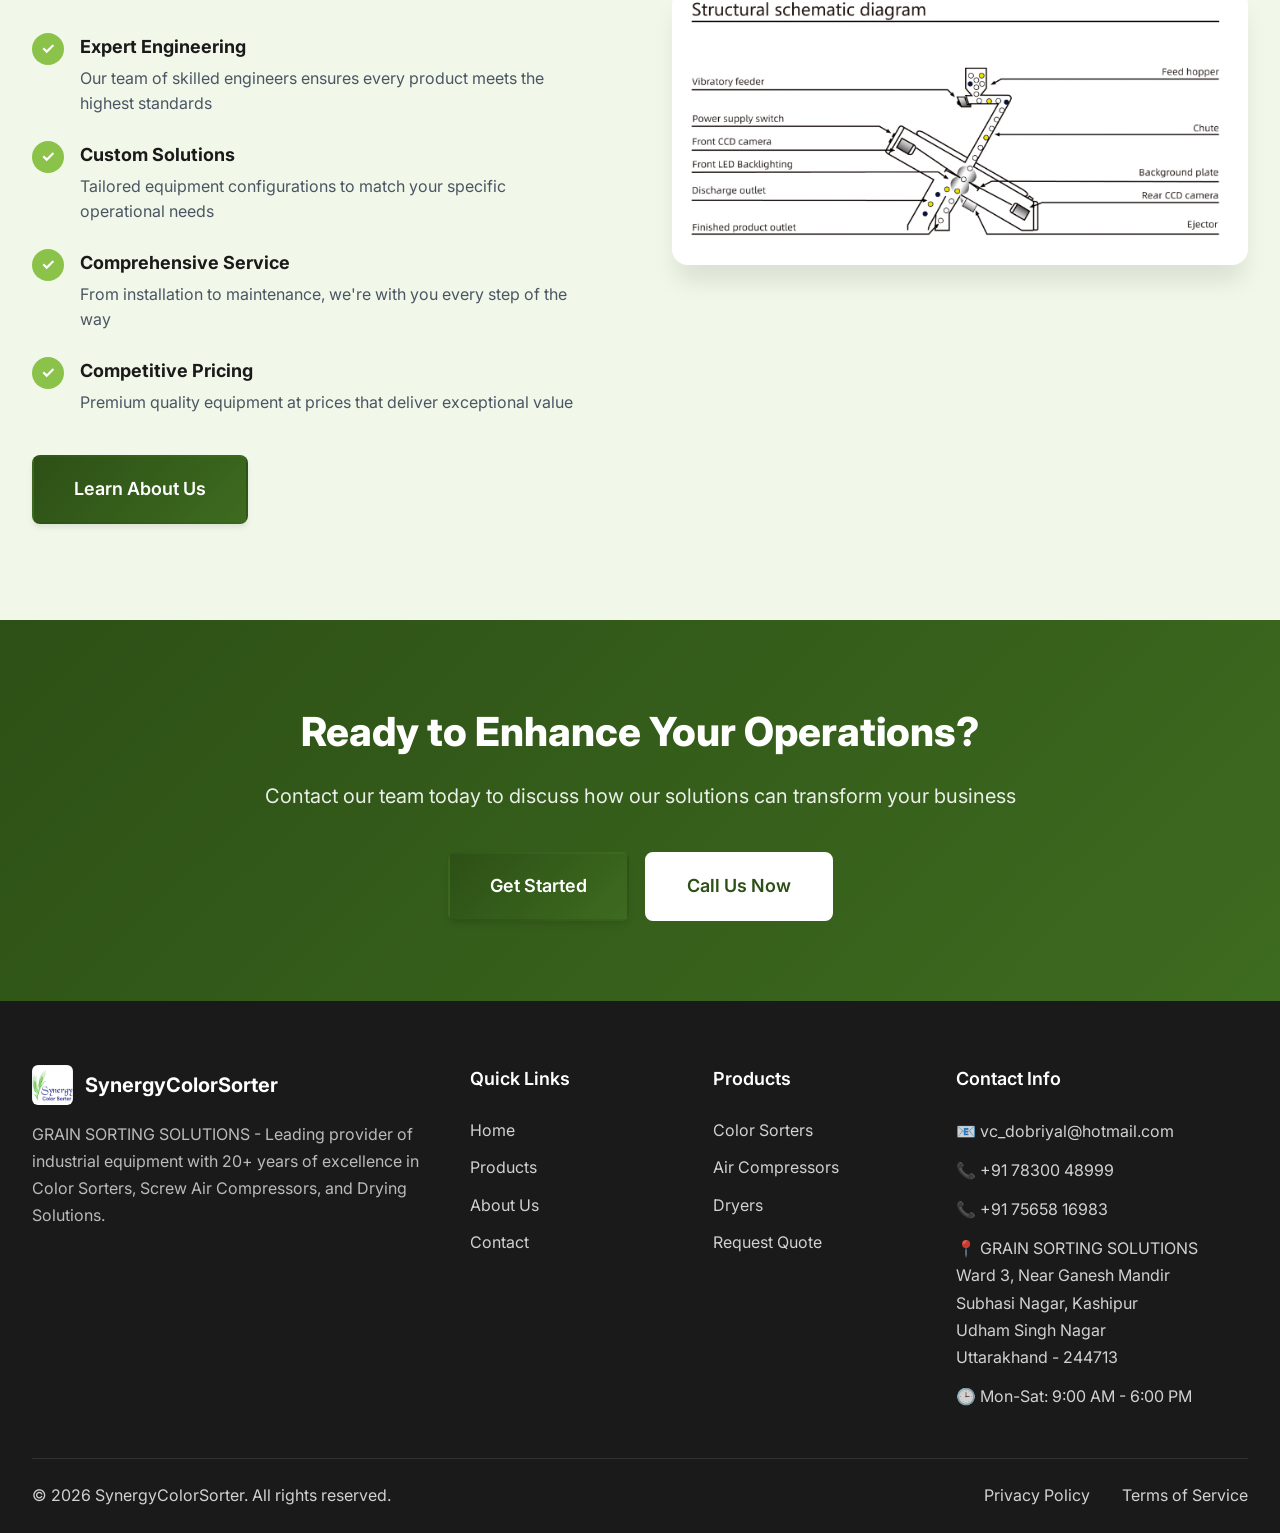
==== commit 208c8071: "updated text" ====
--- a/index.html
+++ b/index.html
@@ -107,7 +107,7 @@
                             <line x1="12" y1="22.08" x2="12" y2="12"/>
                         </svg>
                     </div>
-                    <h3>Advanced Technology</h3>
+                    <h3>AI Technology</h3>
                     <p>Cutting-edge solutions incorporating the latest innovations in industrial equipment</p>
                 </div>
                 <div class="feature-card">
@@ -153,7 +153,7 @@
                     </div>
                     <div class="product-content">
                         <div class="product-category">Sorting Technology</div>
-                        <h3 class="product-title">Advanced Color Sorter</h3>
+                        <h3 class="product-title">AI Color Sorter</h3>
                         <p class="product-description">Precision sorting for rice and grains with state-of-the-art CCD camera technology ensuring superior quality output</p>
                         <div class="product-specs">
                             <div class="spec">
@@ -247,24 +247,6 @@
                         <div class="product-category">Drying Solutions</div>
                         <h3 class="product-title">Paddy & Maize Dryer</h3>
                         <p class="product-description">Advanced drying technology by SKF ELIXIR ensuring optimal moisture control and grain quality</p>
-                        <div class="product-specs">
-                            <div class="spec">
-                                <span class="spec-label">Brand</span>
-                                <span class="spec-value">SKF ELIXIR</span>
-                            </div>
-                            <div class="spec">
-                                <span class="spec-label">Coverage</span>
-                                <span class="spec-value">UP & UK</span>
-                            </div>
-                            <div class="spec">
-                                <span class="spec-label">Experience</span>
-                                <span class="spec-value">20+ Years</span>
-                            </div>
-                            <div class="spec">
-                                <span class="spec-label">Capacity</span>
-                                <span class="spec-value">Customizable</span>
-                            </div>
-                        </div>
                         <div class="product-footer">
                             <a href="products.html" class="btn btn-outline">Learn More</a>
                             <a href="contact.html" class="btn btn-primary">Request Quote</a>
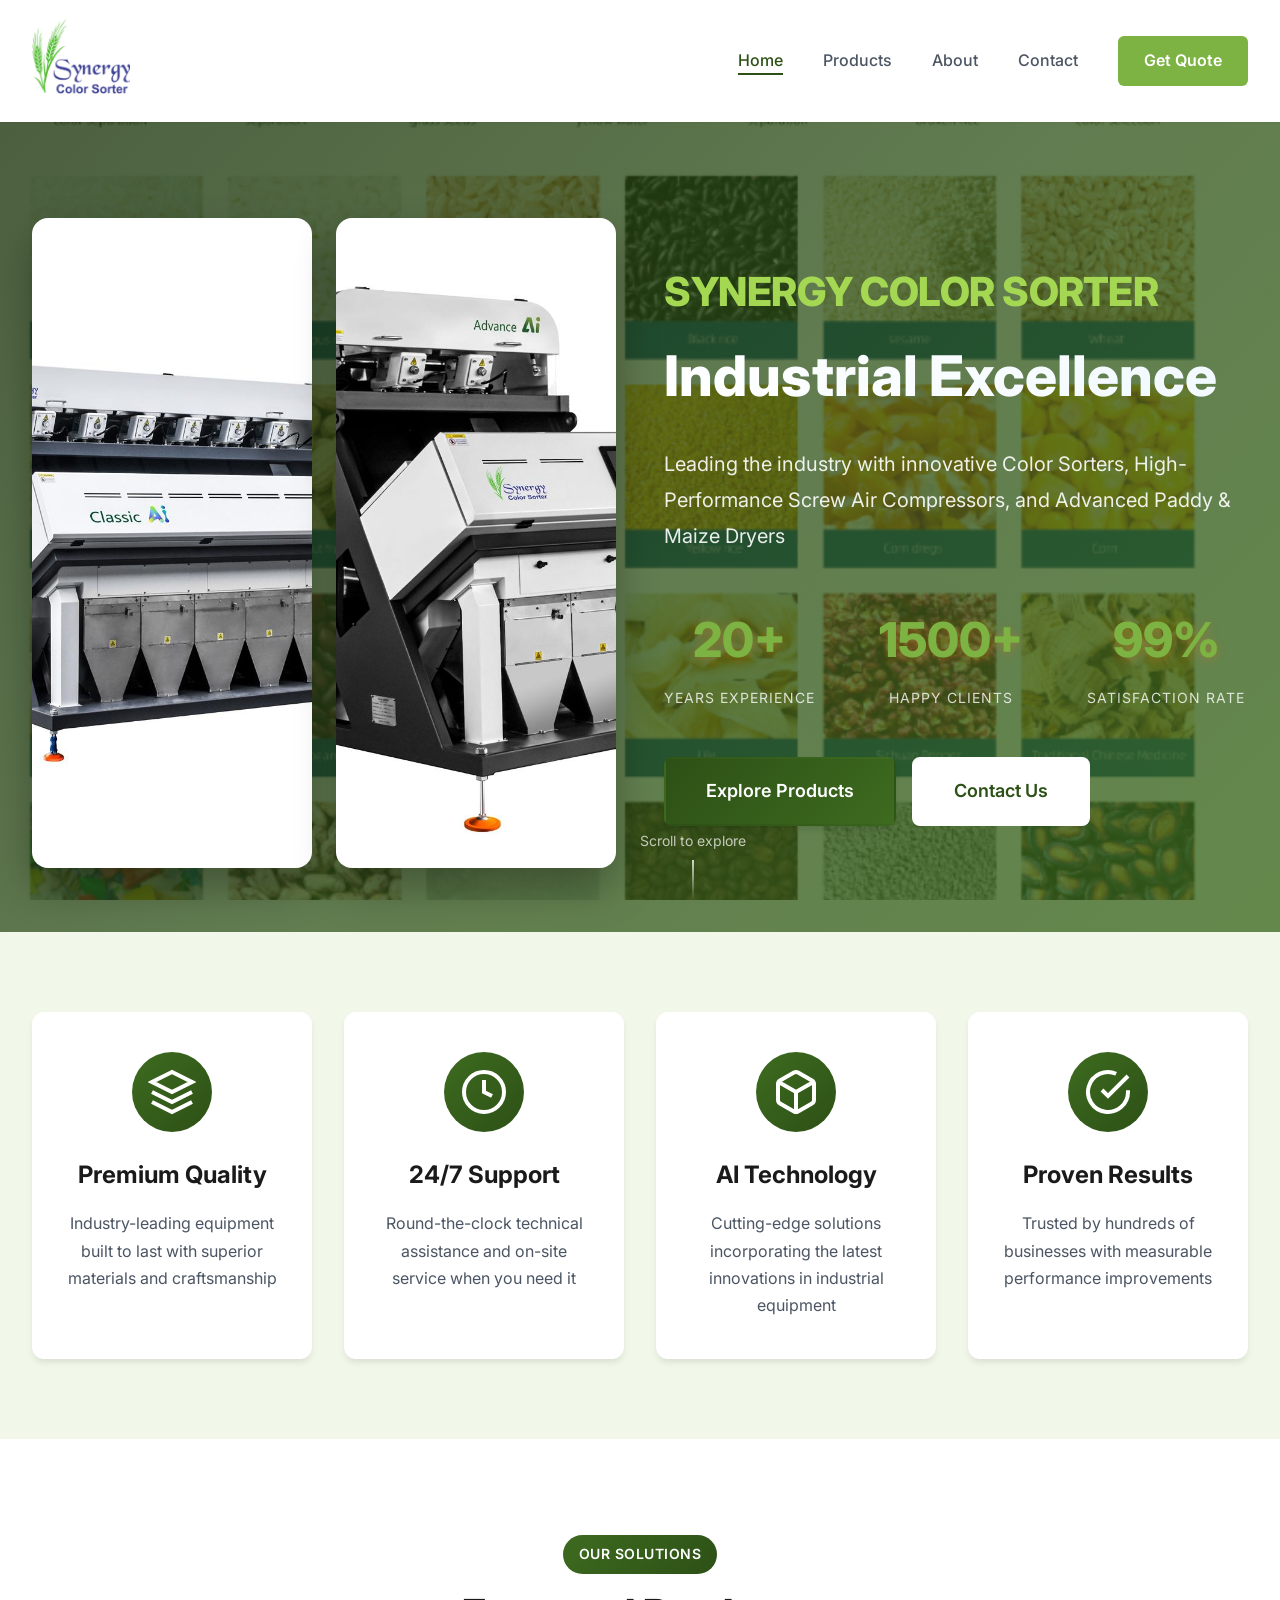
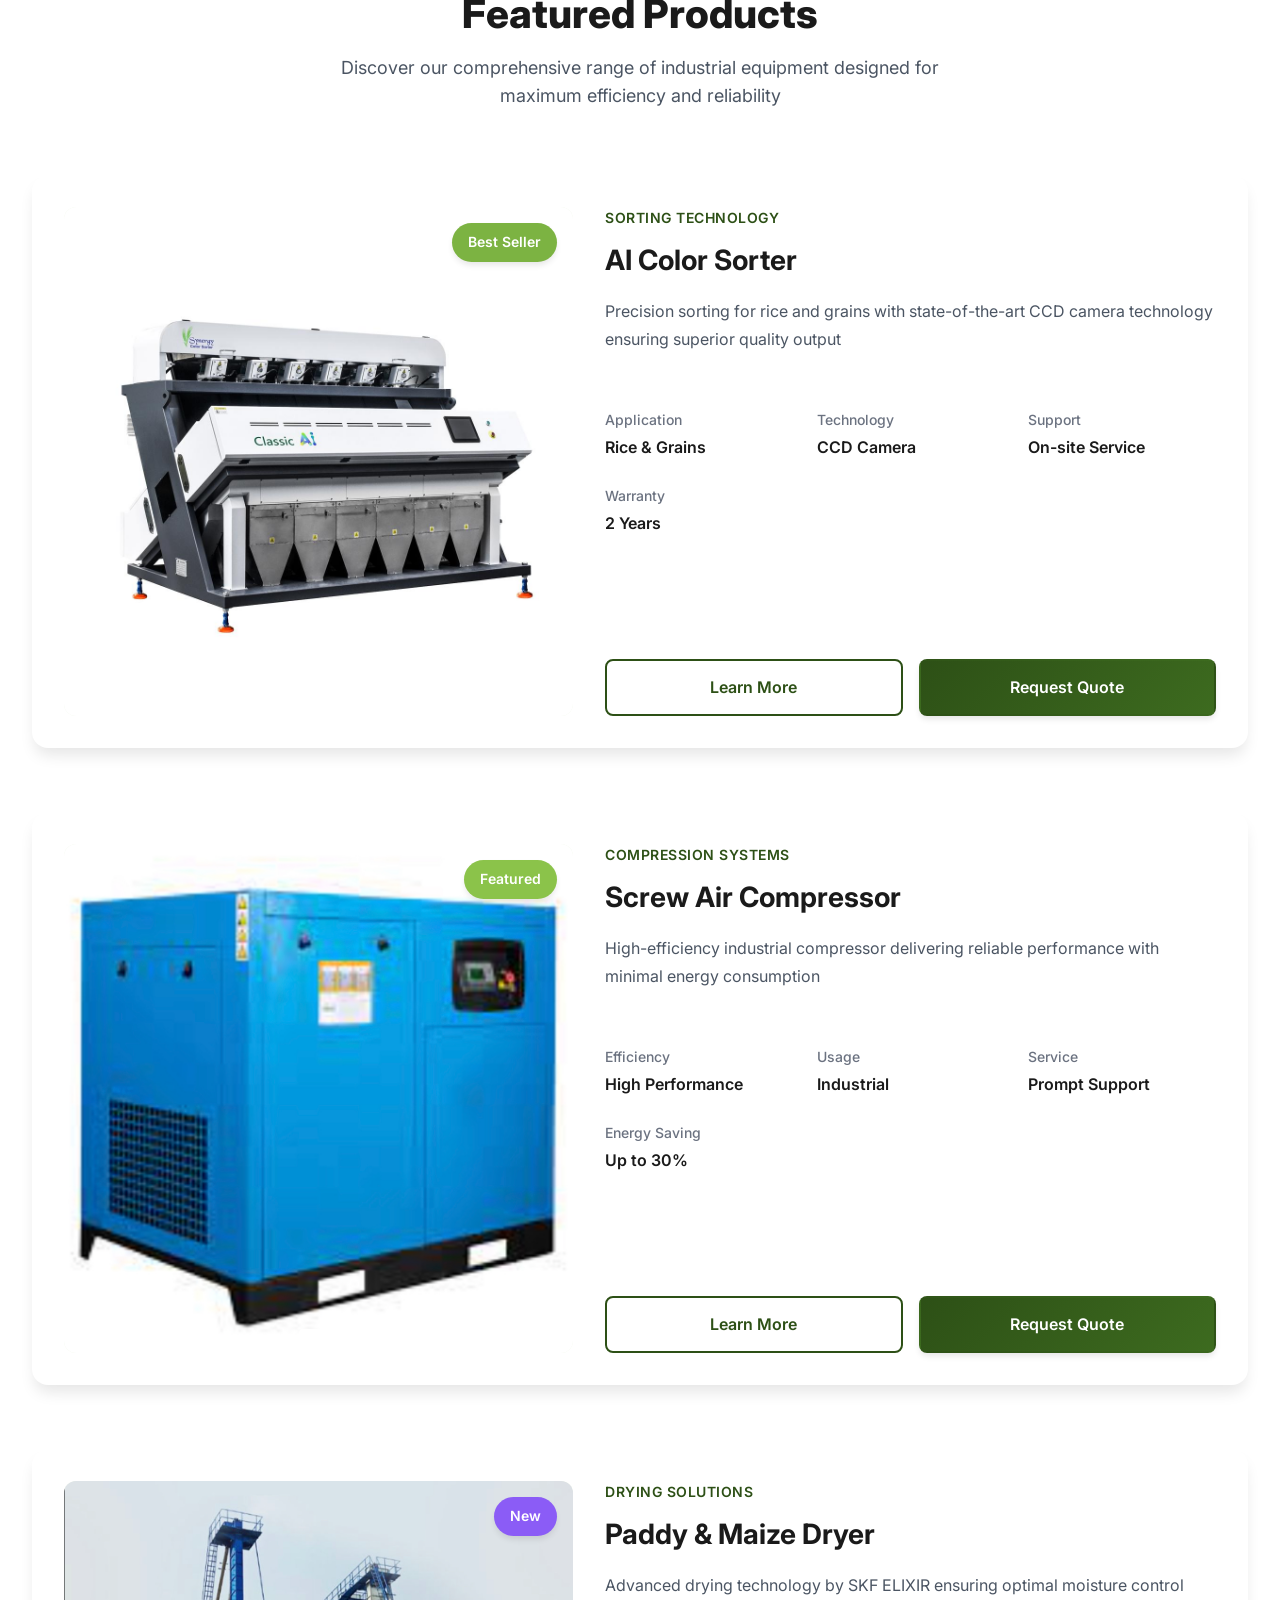
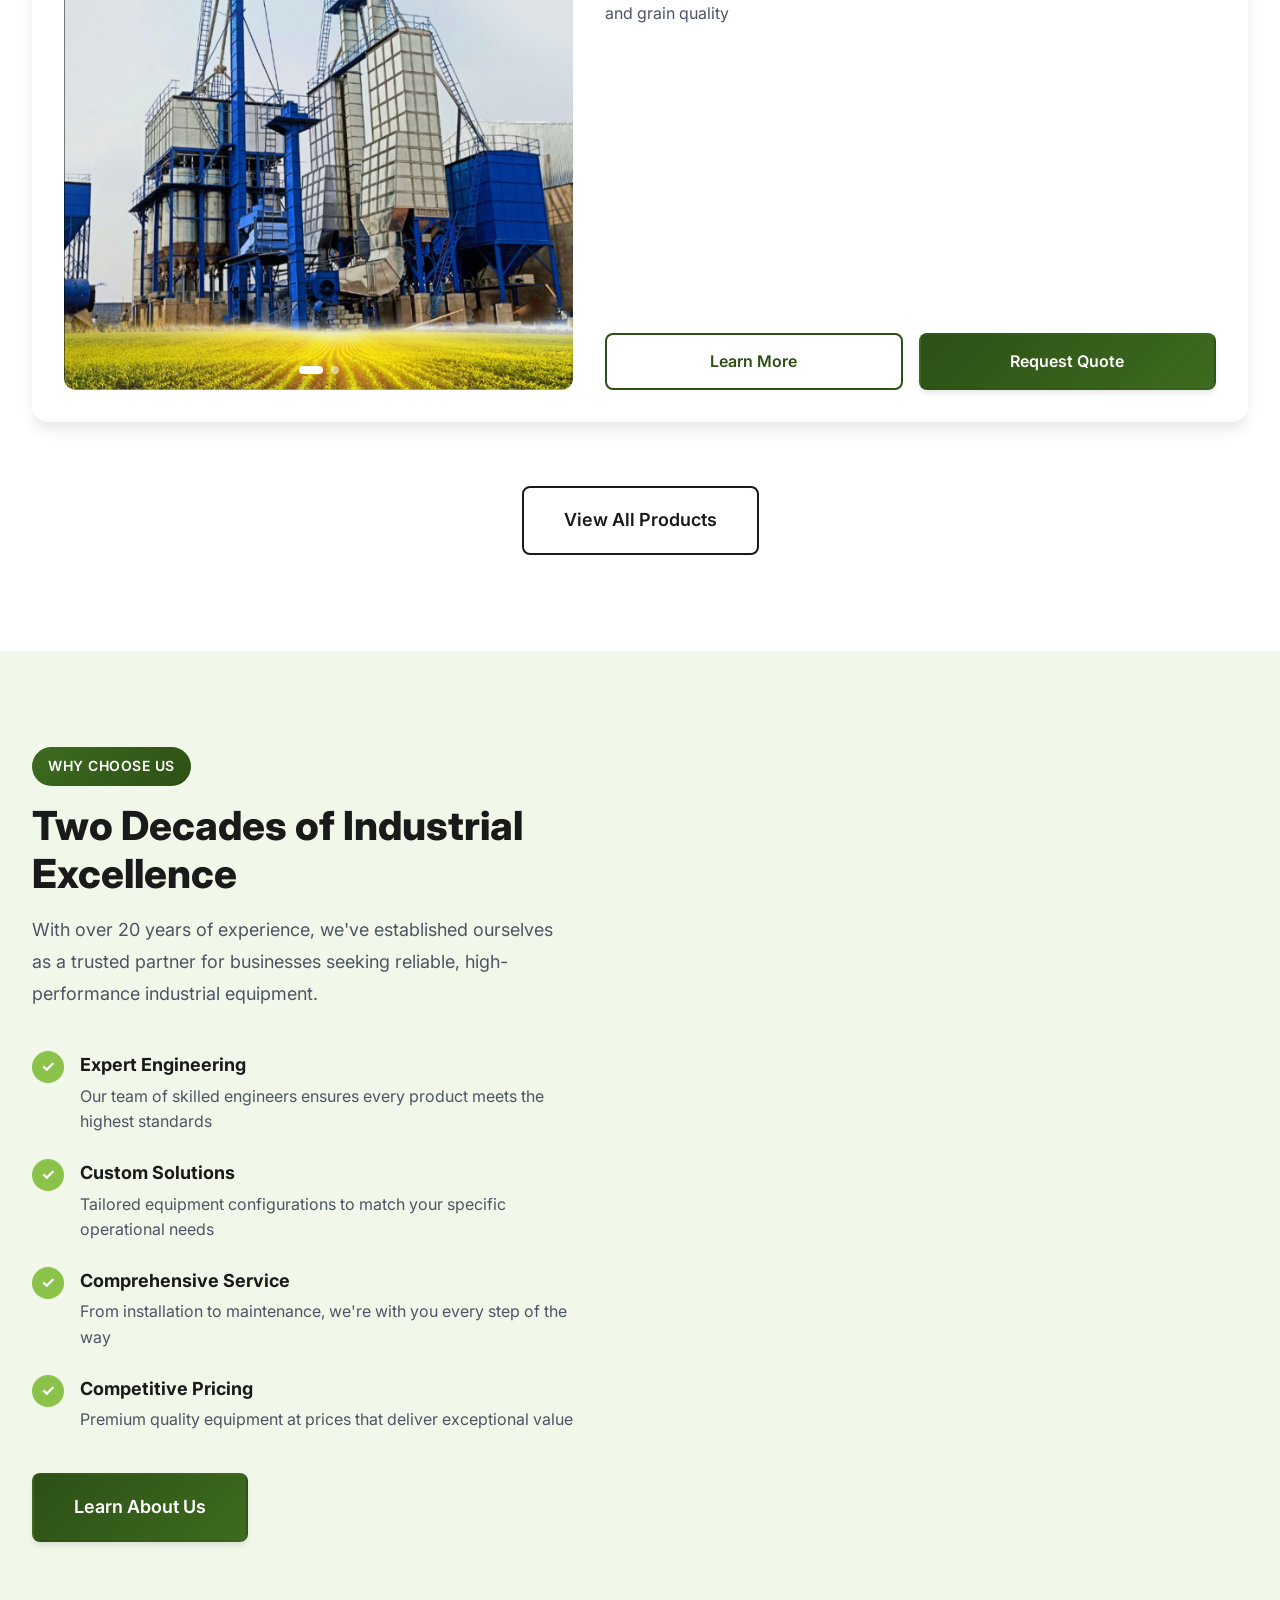
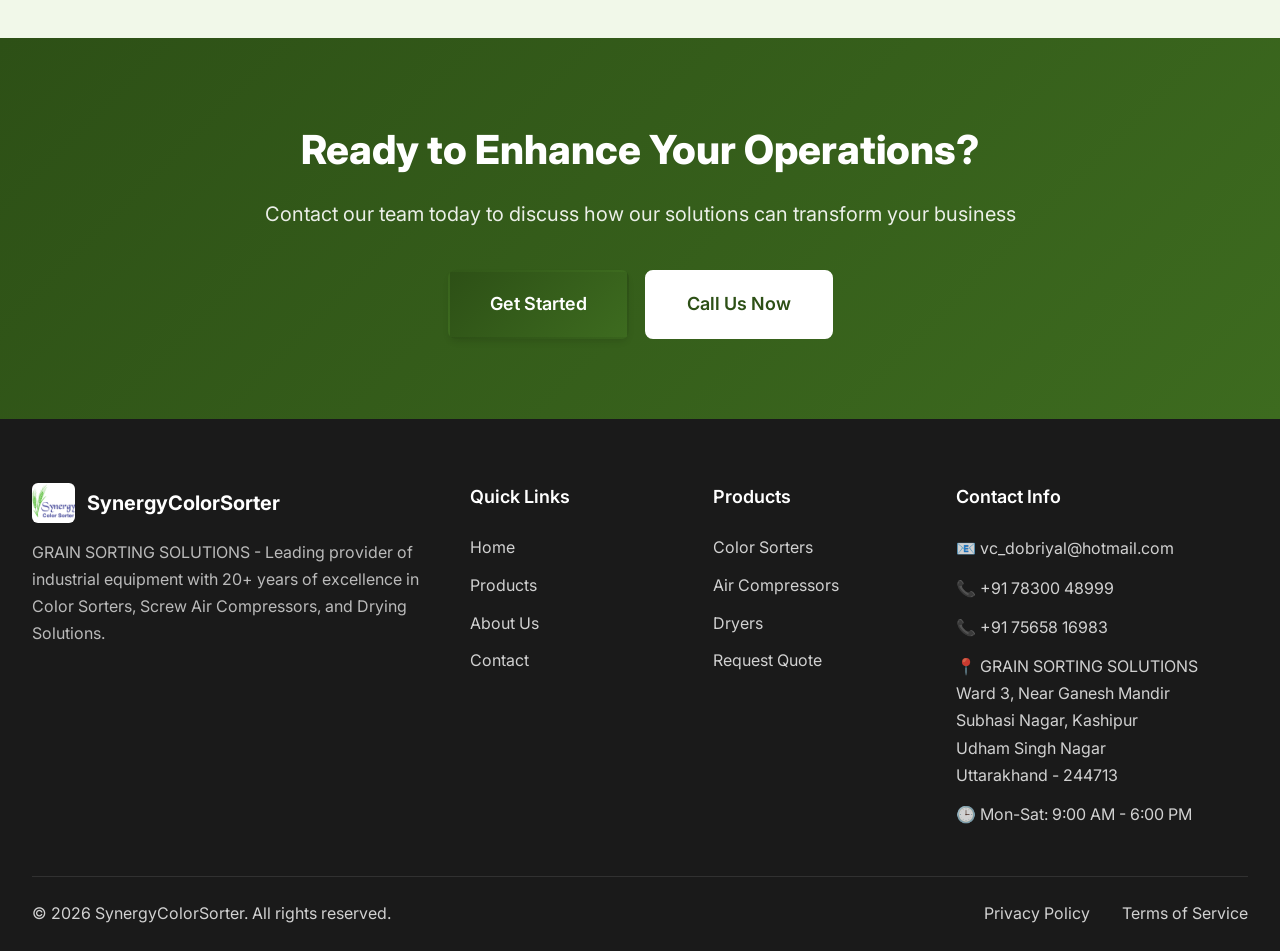
==== commit 6915cae4: "update" ====
--- a/index.html
+++ b/index.html
@@ -36,13 +36,11 @@
     </header>
 
     <!-- Hero Section -->
-    <section class="hero">
-        <div class="hero-background-grid">
-            <div class="hero-bg-image" style="background-image: url('assets/images/Home - Product Parameters photos.jpg');"></div>
-            <div class="hero-bg-image" style="background-image: url('assets/images/Compressor.jpg');"></div>
-            <div class="hero-bg-image" style="background-image: url('assets/images/Compressor 2.jpg');"></div>
-        </div>
-        <div class="hero-overlay"></div>
+    <section class="hero" style="background-image: url('assets/images/Home - Product Parameters photos.jpg');">
+        <div class="hero-images">
+            <img src="assets/images/Rice color sorter.jpeg" alt="Rice Color Sorter" class="hero-image hero-image-1">
+            <img src="assets/images/Grain color sorter.jpeg" alt="Grain Color Sorter" class="hero-image hero-image-2">
+        </div>
         <div class="hero-content">
             <h1 class="hero-title">
                 <span class="hero-title-main" style="color: rgb(165, 216, 82); font-weight: 800;">SYNERGY COLOR SORTER</span>
@@ -303,15 +301,6 @@
 
                     <a href="about.html" class="btn btn-primary btn-large">Learn About Us</a>
                 </div>
-                <div class="why-choose-image">
-                    <img src="assets/images/Structural schematic diagram.jpg" alt="Technical Diagram">
-                    <div class="image-overlay">
-                        <div class="overlay-content">
-                            <h3>Precision Engineering</h3>
-                            <p>Every detail matters in delivering excellence</p>
-                        </div>
-                    </div>
-                </div>
             </div>
         </div>
     </section>
--- a/assets/css/style.css
+++ b/assets/css/style.css
@@ -220,7 +220,7 @@
 }
 
 .logo img {
-    height: 70px;
+    height: 90px;
     width: auto;
     border-radius: 8px;
 }
@@ -285,78 +285,57 @@
 .hero {
     position: relative;
     min-height: 90vh;
-    display: flex;
+    display: grid;
+    grid-template-columns: 1fr 1fr;
     align-items: center;
-    justify-content: center;
+    gap: 3rem;
     background: linear-gradient(135deg, #1f3810 0%, #2d5016 50%, #3d6b1f 100%);
+    background-size: cover;
+    background-position: center;
+    background-attachment: fixed;
     padding: 6rem 2rem 4rem;
     overflow: hidden;
 }
 
-.hero-background-grid {
+.hero::before {
+    content: '';
     position: absolute;
     top: 0;
     left: 0;
+    right: 0;
+    bottom: 0;
+    background: linear-gradient(135deg, rgba(31, 56, 16, 0.8) 0%, rgba(45, 80, 22, 0.75) 50%, rgba(61, 107, 31, 0.8) 100%);
+    z-index: 0;
+    pointer-events: none;
+}
+
+.hero-images {
+    position: relative;
+    display: grid;
+    grid-template-columns: 1fr 1fr;
+    gap: 1.5rem;
+    height: 100%;
+    z-index: 2;
+}
+
+.hero-image {
     width: 100%;
     height: 100%;
-    display: grid;
-    grid-template-columns: repeat(3, 1fr);
-    gap: 0;
-    z-index: 0;
-}
-
-.hero-bg-image {
-    width: 100%;
-    height: 100%;
-    background-size: cover;
-    background-position: center;
-    background-repeat: no-repeat;
-    animation: zoomSlide 20s ease-in-out infinite;
-}
-
-.hero-bg-image:nth-child(1) {
-    animation-delay: 0s;
-}
-
-.hero-bg-image:nth-child(2) {
-    animation-delay: 6.66s;
-}
-
-.hero-bg-image:nth-child(3) {
-    animation-delay: 13.32s;
-}
-
-@keyframes zoomSlide {
-    0%, 33.33% {
-        transform: scale(1);
-        opacity: 1;
-    }
-    40%, 93.33% {
-        transform: scale(1.1);
-        opacity: 0.7;
-    }
-    100% {
-        transform: scale(1);
-        opacity: 1;
-    }
-}
-
-.hero-overlay {
-    position: absolute;
-    top: 0;
-    left: 0;
-    width: 100%;
-    height: 100%;
-    background: linear-gradient(135deg, rgba(31, 56, 16, 0.92) 0%, rgba(45, 80, 22, 0.88) 50%, rgba(61, 107, 31, 0.85) 100%);
-    z-index: 1;
+    object-fit: cover;
+    border-radius: 16px;
+    box-shadow: 0 20px 40px rgba(0, 0, 0, 0.3);
+    transition: transform 0.3s ease;
+}
+
+.hero-image:hover {
+    transform: scale(1.05);
 }
 
 .hero-content {
     position: relative;
     z-index: 2;
-    text-align: center;
-    max-width: 1100px;
-    margin: 0 auto;
+    text-align: left;
+    max-width: 600px;
     color: white;
 }
 
@@ -410,7 +389,7 @@
 
 .hero-stats {
     display: flex;
-    justify-content: center;
+    justify-content: flex-start;
     gap: 4rem;
     margin-bottom: 3rem;
     animation: fadeInUp 1s ease 0.4s both;
@@ -438,7 +417,7 @@
 .hero-cta {
     display: flex;
     gap: 1rem;
-    justify-content: center;
+    justify-content: flex-start;
     flex-wrap: wrap;
     animation: fadeInUp 1s ease 0.6s both;
 }
@@ -455,6 +434,7 @@
     color: rgba(255, 255, 255, 0.7);
     font-size: 0.875rem;
     animation: fadeInUp 1s ease 0.8s both;
+    z-index: 2;
 }
 
 .scroll-indicator {
@@ -525,10 +505,45 @@
     background: white;
 }
 
+.product-tabs {
+    display: flex;
+    gap: 1rem;
+    justify-content: center;
+    margin-bottom: 3rem;
+    flex-wrap: wrap;
+}
+
+.product-tab {
+    display: inline-block;
+    padding: 0.875rem 1.75rem;
+    background: white;
+    color: var(--text-dark);
+    border: 2px solid var(--border-color);
+    border-radius: 8px;
+    font-weight: 600;
+    font-size: 0.95rem;
+    text-decoration: none;
+    transition: all var(--transition-normal);
+    cursor: pointer;
+}
+
+.product-tab:hover {
+    border-color: var(--accent-color);
+    color: var(--accent-color);
+    transform: translateY(-2px);
+    box-shadow: var(--shadow-md);
+}
+
+.product-tab.active {
+    background: linear-gradient(135deg, var(--primary-color), var(--primary-light));
+    color: white;
+    border-color: var(--primary-color);
+}
+
 .products-grid {
     display: grid;
-    grid-template-columns: repeat(auto-fit, minmax(350px, 1fr));
-    gap: 3rem;
+    grid-template-columns: 1fr;
+    gap: 4rem;
     margin-bottom: 4rem;
 }
 
@@ -538,8 +553,10 @@
     overflow: hidden;
     box-shadow: var(--shadow-lg);
     transition: all var(--transition-normal);
-    display: flex;
-    flex-direction: column;
+    display: grid;
+    grid-template-columns: 1fr 1.2fr;
+    gap: 2rem;
+    padding: 2rem;
 }
 
 .product-card:hover {
@@ -549,9 +566,10 @@
 
 .product-image-wrapper {
     position: relative;
-    aspect-ratio: 4/3;
+    aspect-ratio: 1/1;
     overflow: hidden;
     background: var(--bg-light);
+    border-radius: 12px;
 }
 
 .product-carousel {
@@ -656,10 +674,11 @@
 }
 
 .product-content {
-    padding: 2rem;
+    padding: 0;
     flex: 1;
     display: flex;
     flex-direction: column;
+    justify-content: space-between;
 }
 
 .product-category {
@@ -686,12 +705,12 @@
 
 .product-specs {
     display: grid;
-    grid-template-columns: 1fr 1fr;
-    gap: 1rem;
-    margin-bottom: 2rem;
-    padding: 1.5rem;
-    background: var(--bg-light);
-    border-radius: 8px;
+    grid-template-columns: 1fr 1fr 1fr;
+    gap: 1.5rem;
+    margin: 2rem 0;
+    padding: 0;
+    background: transparent;
+    border-radius: 0;
 }
 
 .spec {
@@ -719,6 +738,60 @@
 
 .product-footer .btn {
     flex: 1;
+}
+
+/* Technical Characteristics */
+
+.tech-characteristics {
+    display: grid;
+    grid-template-columns: 1fr 1fr;
+    gap: 2rem;
+    margin-bottom: 2rem;
+    padding: 2rem;
+    background: linear-gradient(135deg, rgba(165, 216, 82, 0.05), rgba(123, 179, 66, 0.05));
+    border-radius: 12px;
+    border-left: 4px solid var(--accent-color);
+}
+
+.tech-item {
+    display: grid;
+    grid-template-columns: 60px 1fr;
+    gap: 1rem;
+}
+
+.tech-number {
+    font-size: 1.5rem;
+    font-weight: 800;
+    color: var(--accent-color);
+    line-height: 1;
+}
+
+.tech-content {
+    display: flex;
+    flex-direction: column;
+    gap: 0.5rem;
+}
+
+.tech-title {
+    font-size: 0.95rem;
+    font-weight: 700;
+    color: var(--text-dark);
+    line-height: 1.3;
+}
+
+.tech-content p {
+    font-size: 0.85rem;
+    color: var(--text-medium);
+    line-height: 1.5;
+    margin: 0;
+}
+
+@media (max-width: 768px) {
+    .tech-characteristics {
+        grid-template-columns: 1fr;
+        gap: 1.5rem;
+        padding: 1.5rem;
+    }
 }
 
 .section-cta {
@@ -1126,6 +1199,16 @@
         grid-template-columns: 1fr;
     }
     
+    .product-card {
+        grid-template-columns: 1fr;
+        gap: 1.5rem;
+        padding: 1.5rem;
+    }
+    
+    .product-specs {
+        grid-template-columns: 1fr 1fr;
+    }
+    
     .footer-grid {
         grid-template-columns: 1fr;
         gap: 2rem;
@@ -1147,12 +1230,35 @@
         padding: 0 1rem;
     }
     
+    .product-specs {
+        grid-template-columns: 1fr;
+    }
+    
     .hero {
         padding: 4rem 1rem 3rem;
+        grid-template-columns: 1fr;
+        gap: 2rem;
+        min-height: auto;
+    }
+
+    .hero-images {
+        grid-template-columns: 1fr 1fr;
+        gap: 1rem;
+        height: 300px;
+    }
+    
+    .hero-content {
+        text-align: center;
+        max-width: none;
+    }
+    
+    .hero-stats {
+        justify-content: center;
     }
     
     .hero-cta {
         flex-direction: column;
+        justify-content: center;
     }
     
     .btn-large {
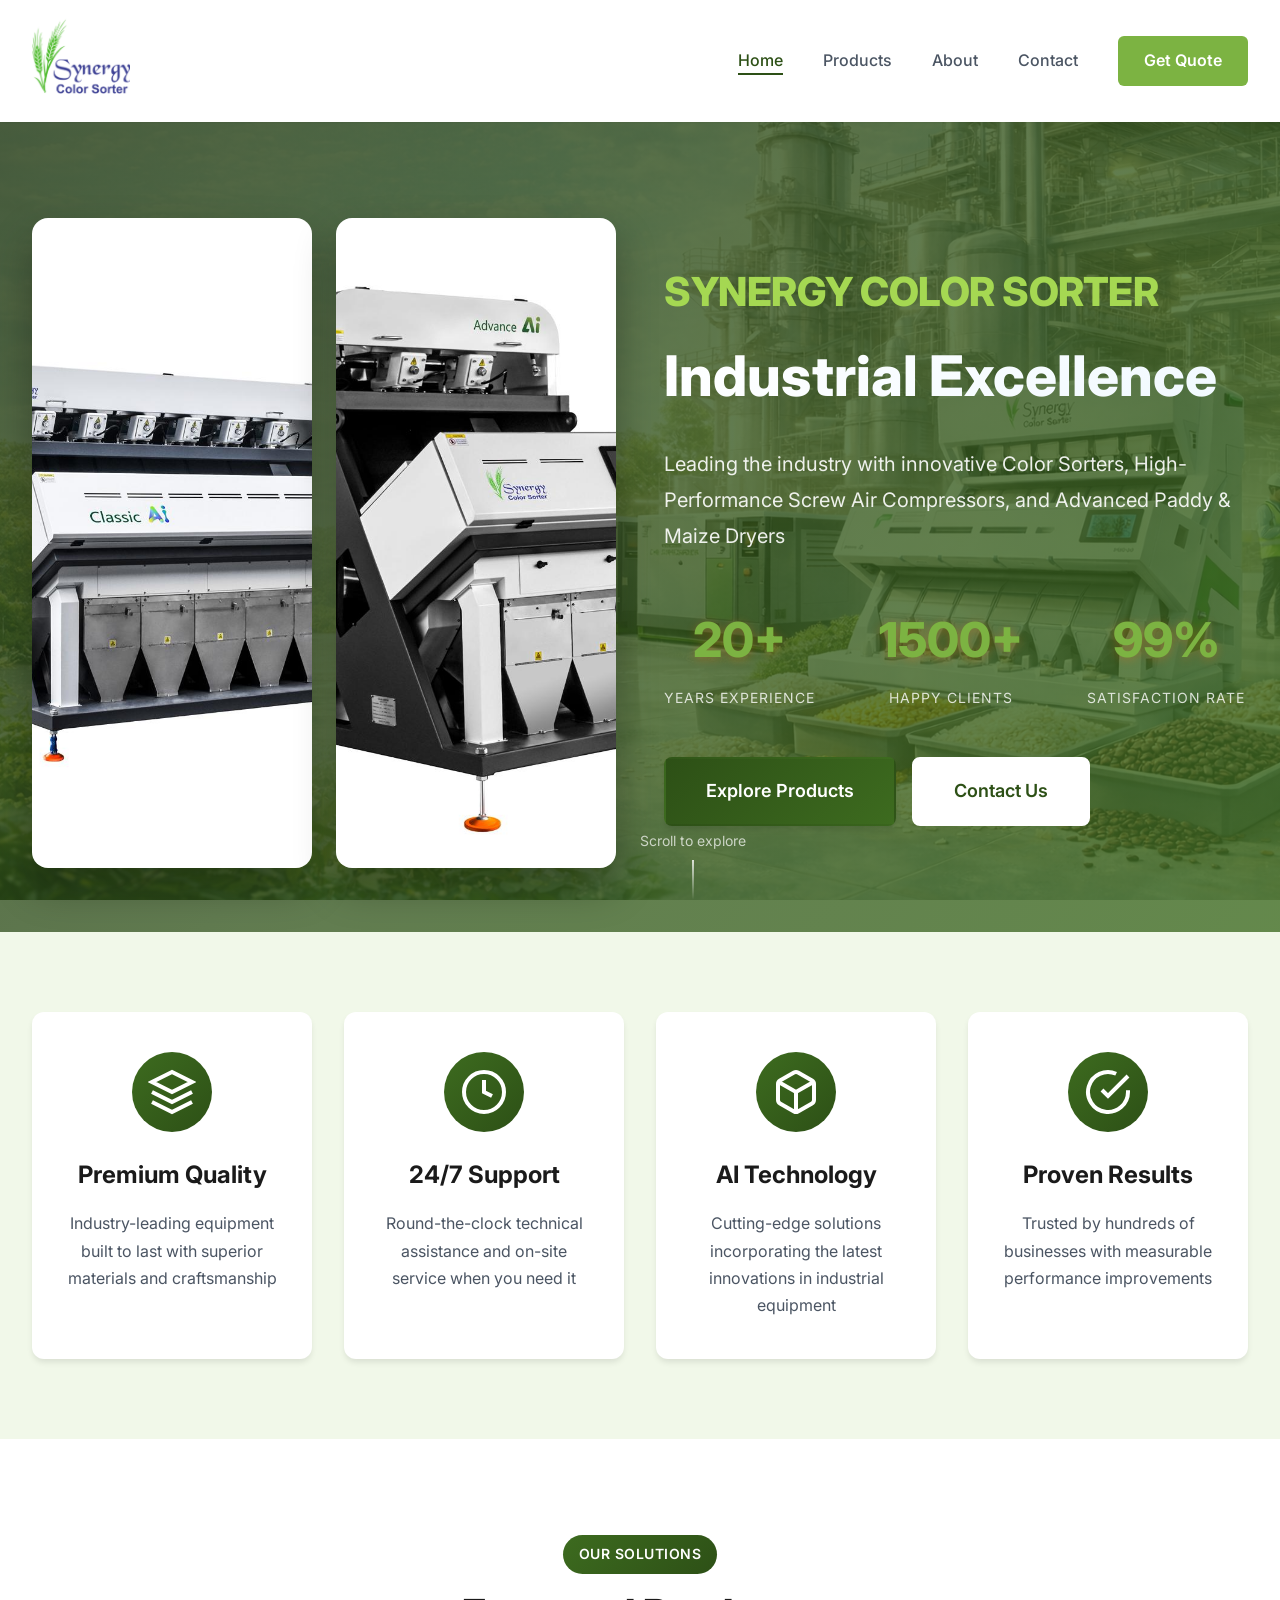
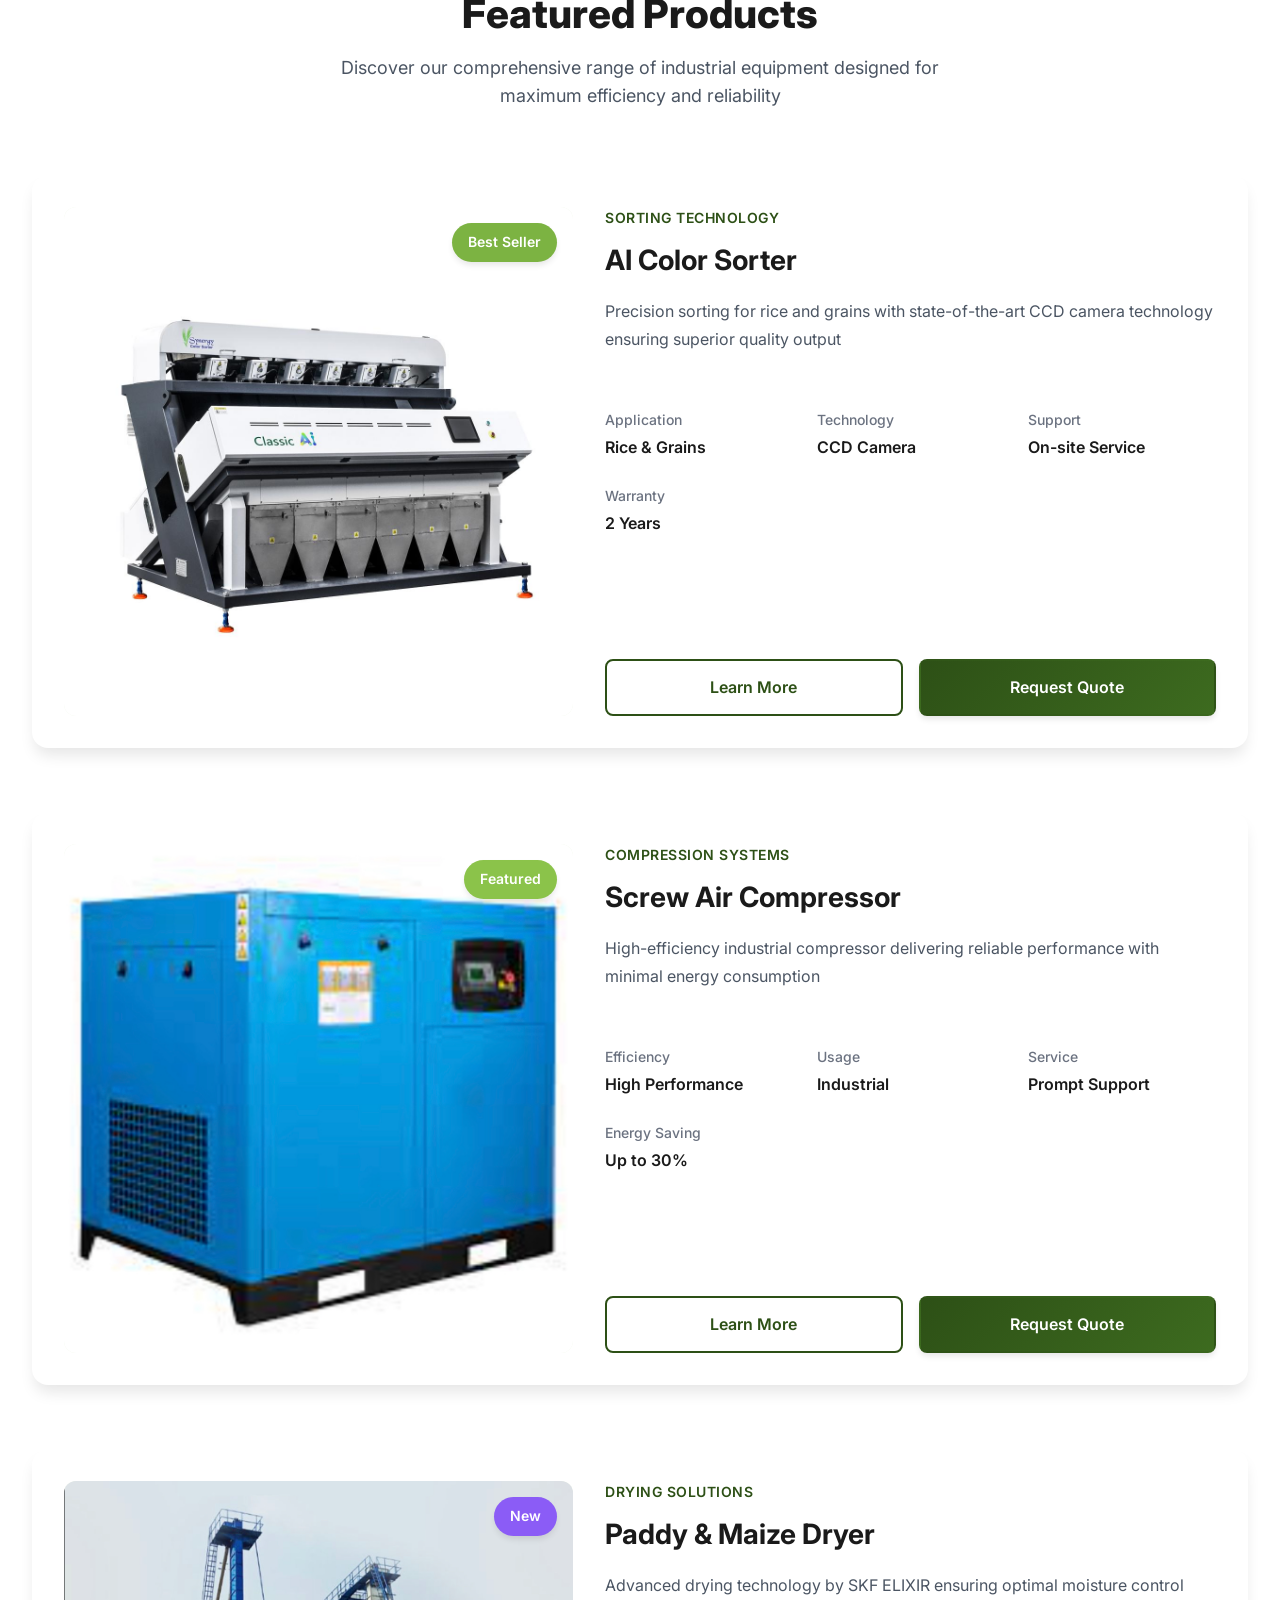
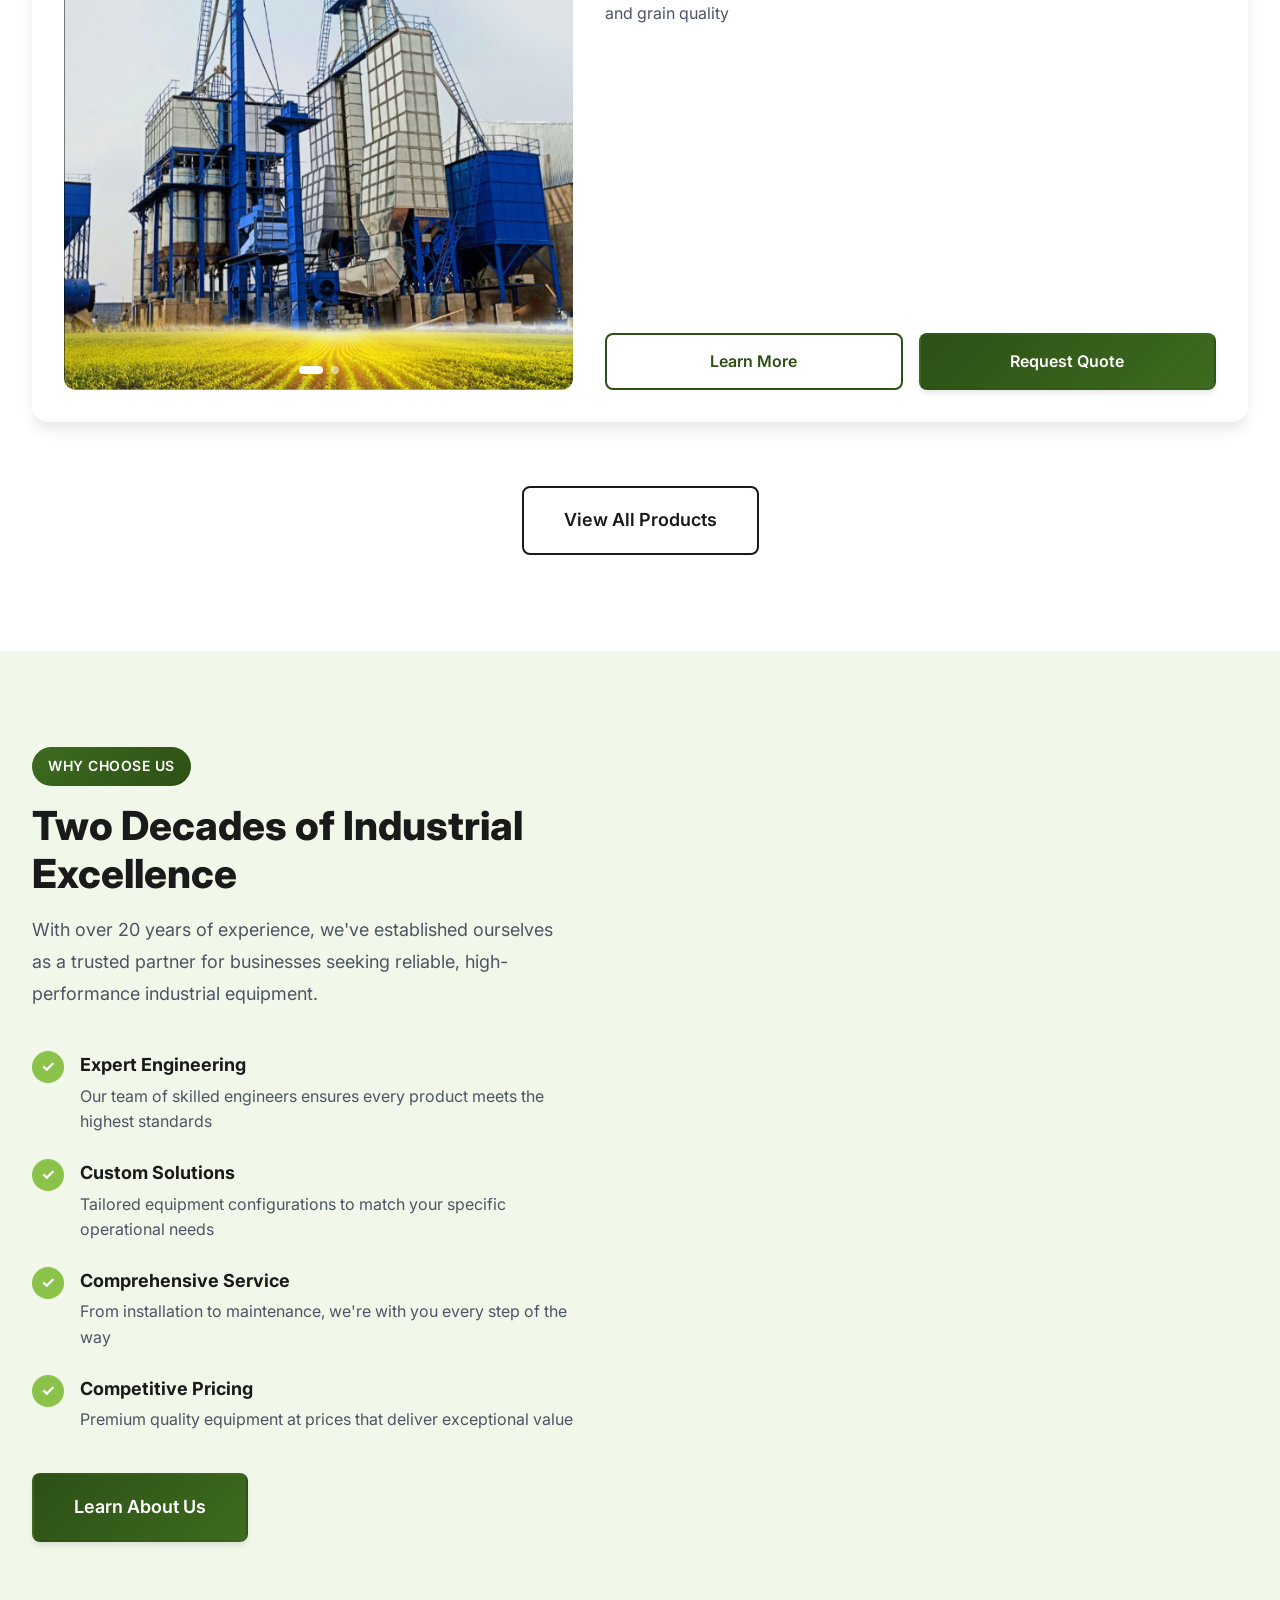
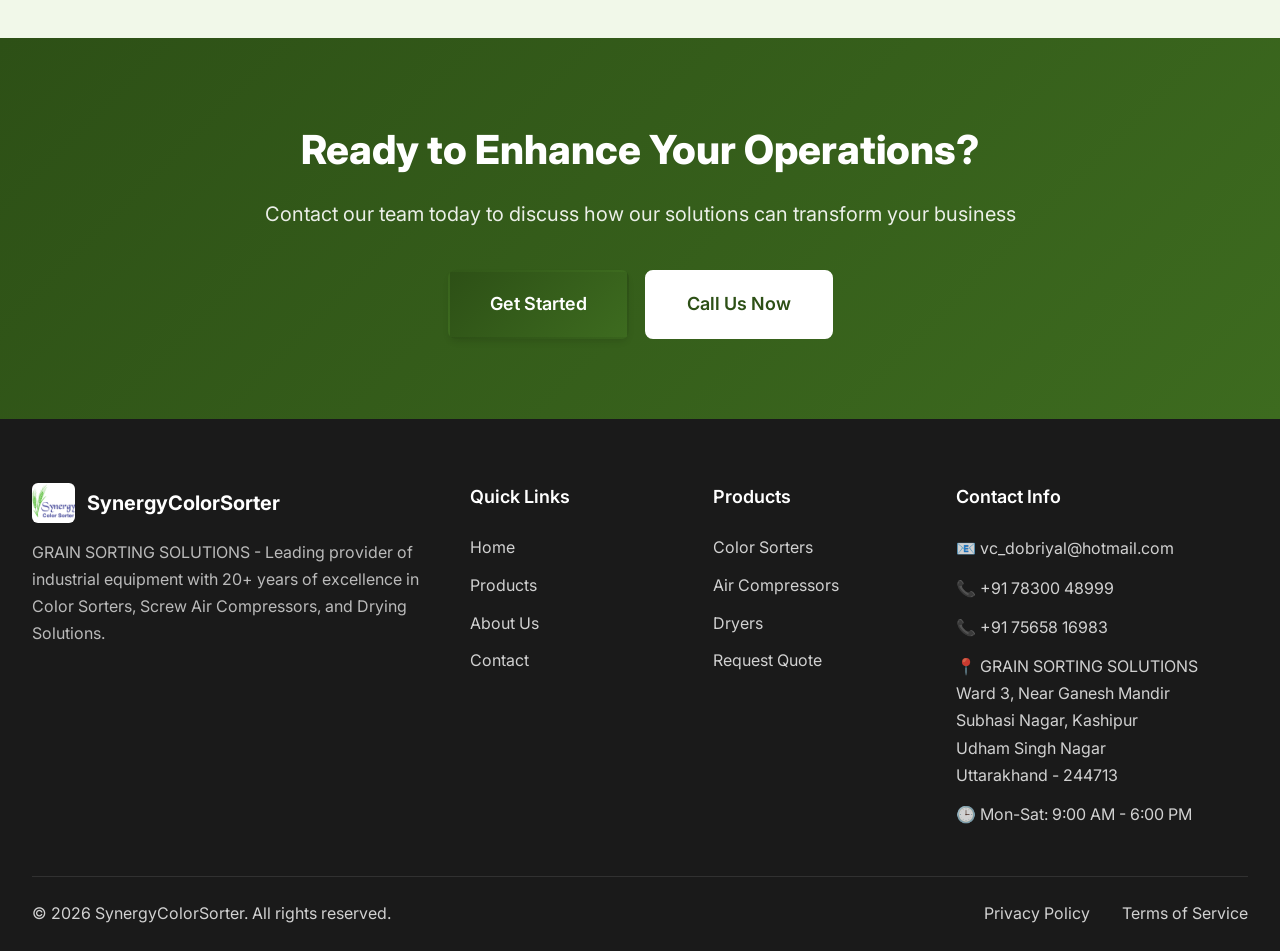
==== commit ca7fbb05: "update 1" ====
--- a/index.html
+++ b/index.html
@@ -36,7 +36,7 @@
     </header>
 
     <!-- Hero Section -->
-    <section class="hero" style="background-image: url('assets/images/Home - Product Parameters photos.jpg');">
+    <section class="hero" style="background-image: url('assets/images/about us.png');">
         <div class="hero-images">
             <img src="assets/images/Rice color sorter.jpeg" alt="Rice Color Sorter" class="hero-image hero-image-1">
             <img src="assets/images/Grain color sorter.jpeg" alt="Grain Color Sorter" class="hero-image hero-image-2">
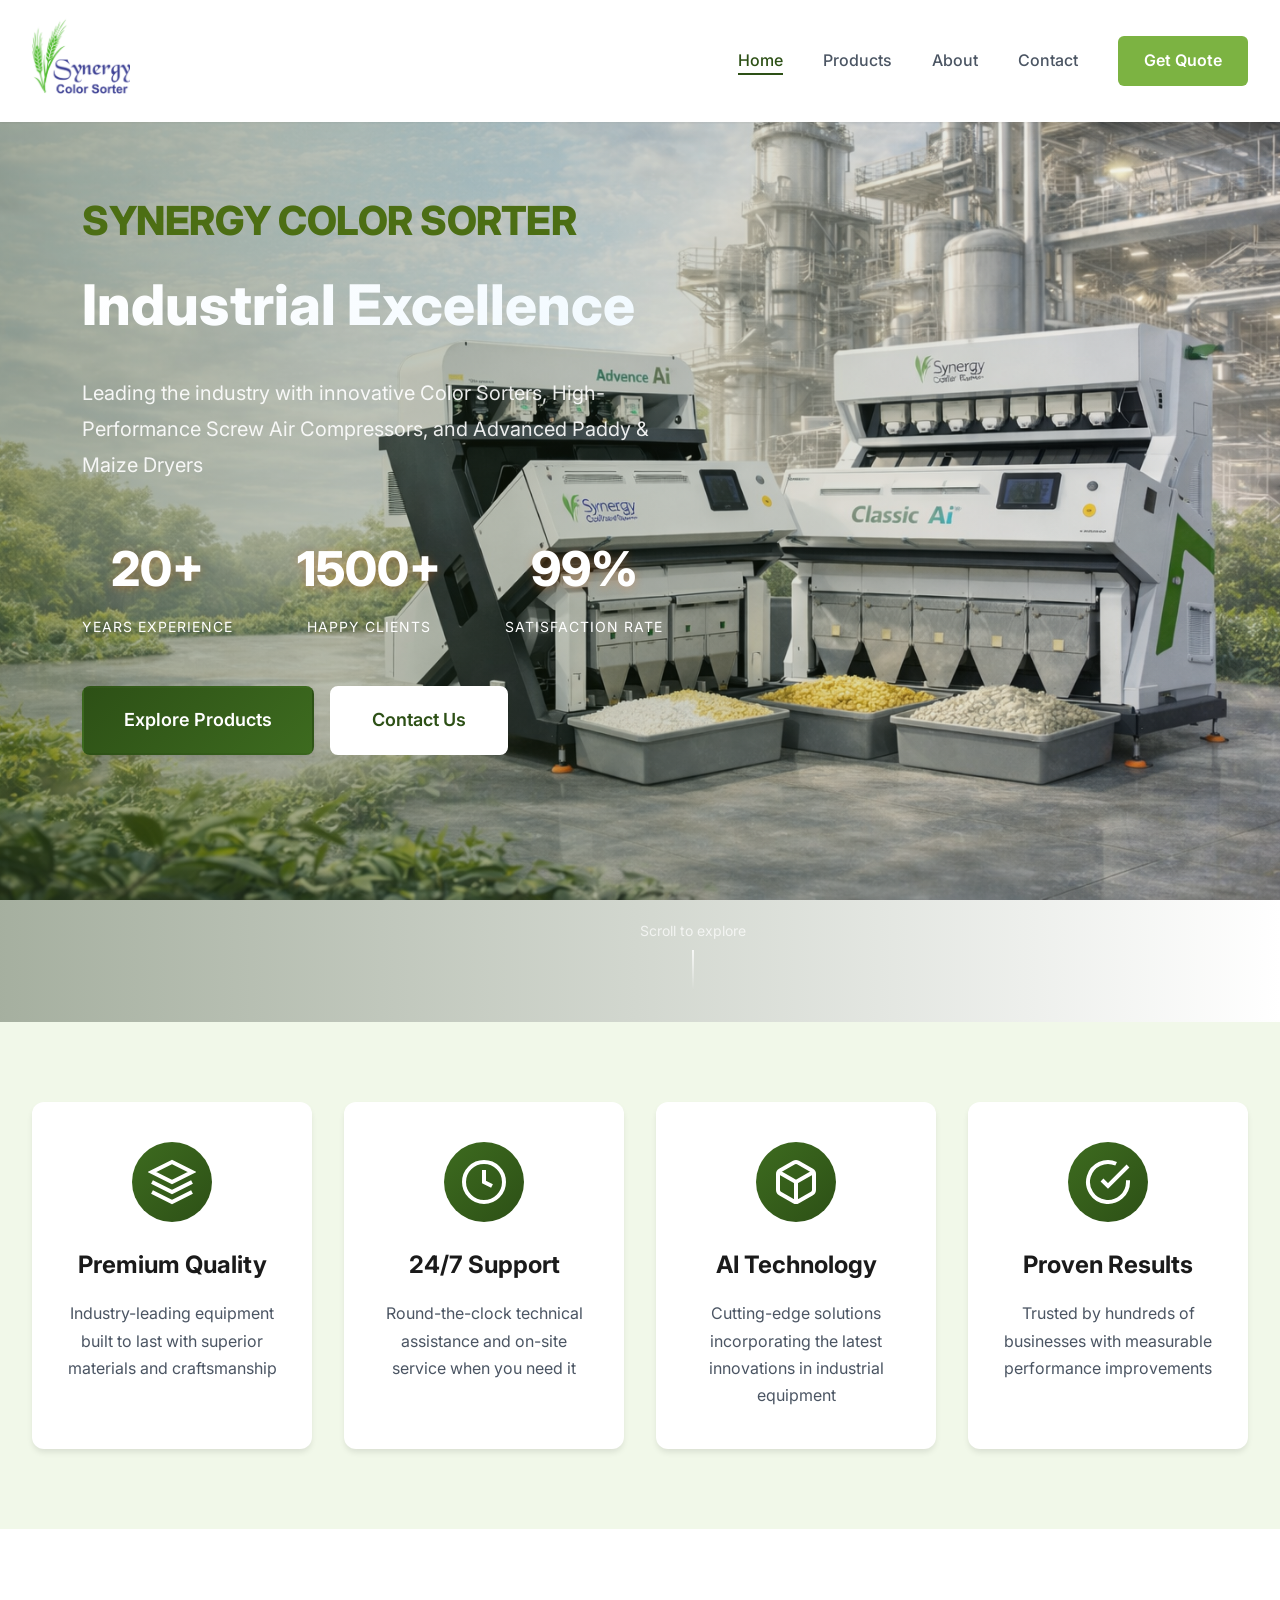
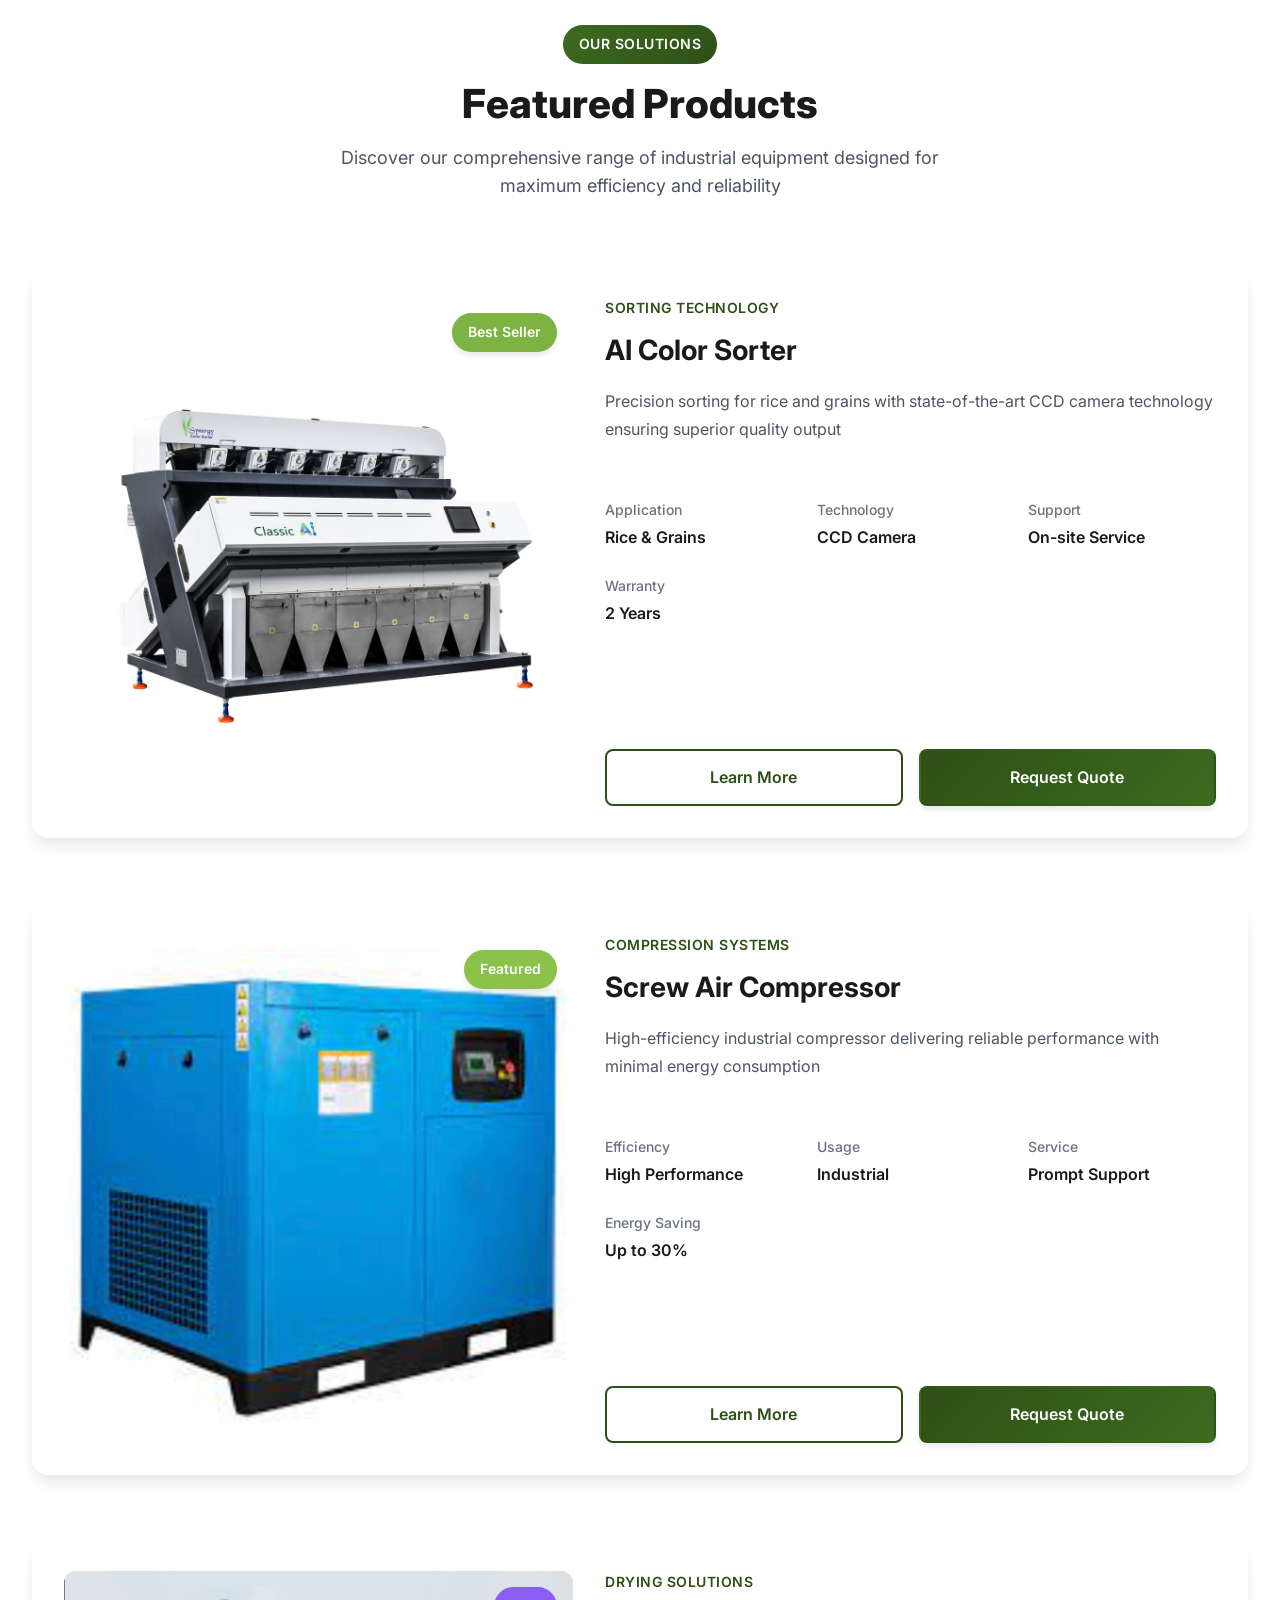
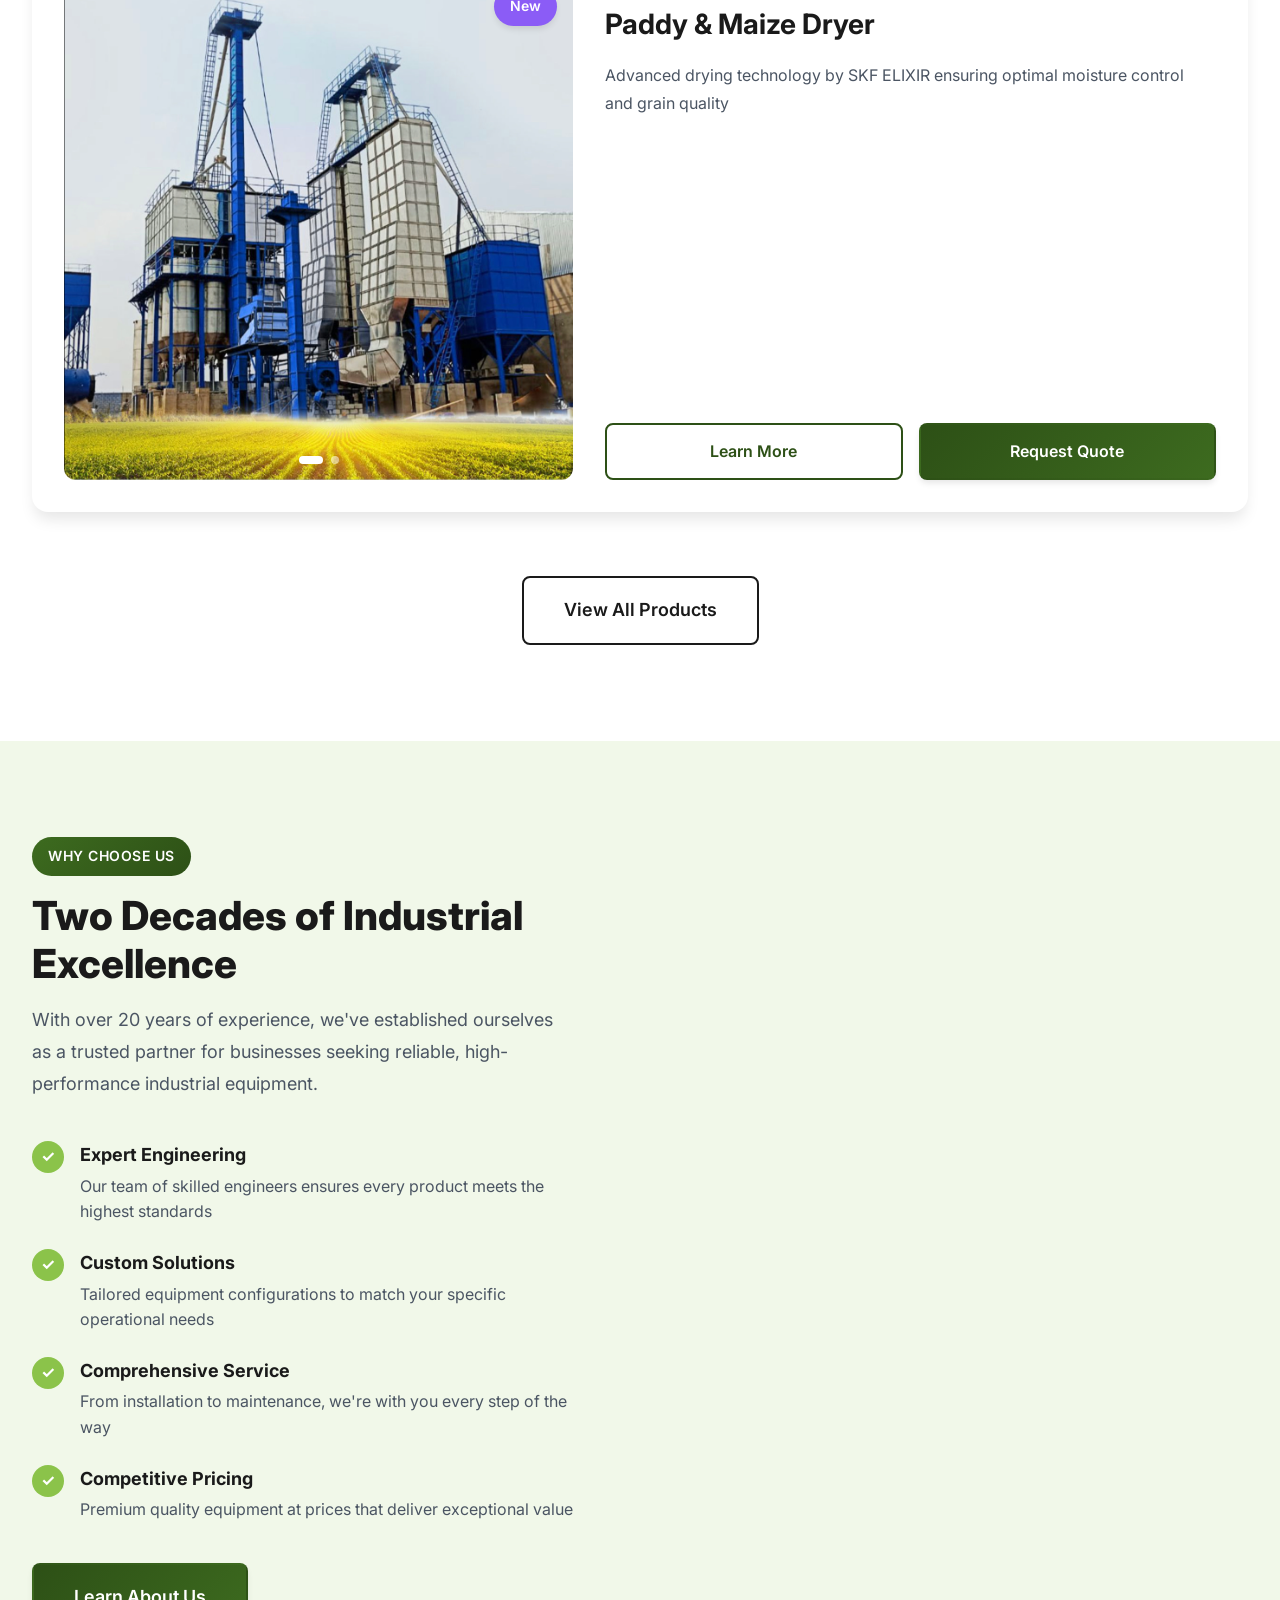
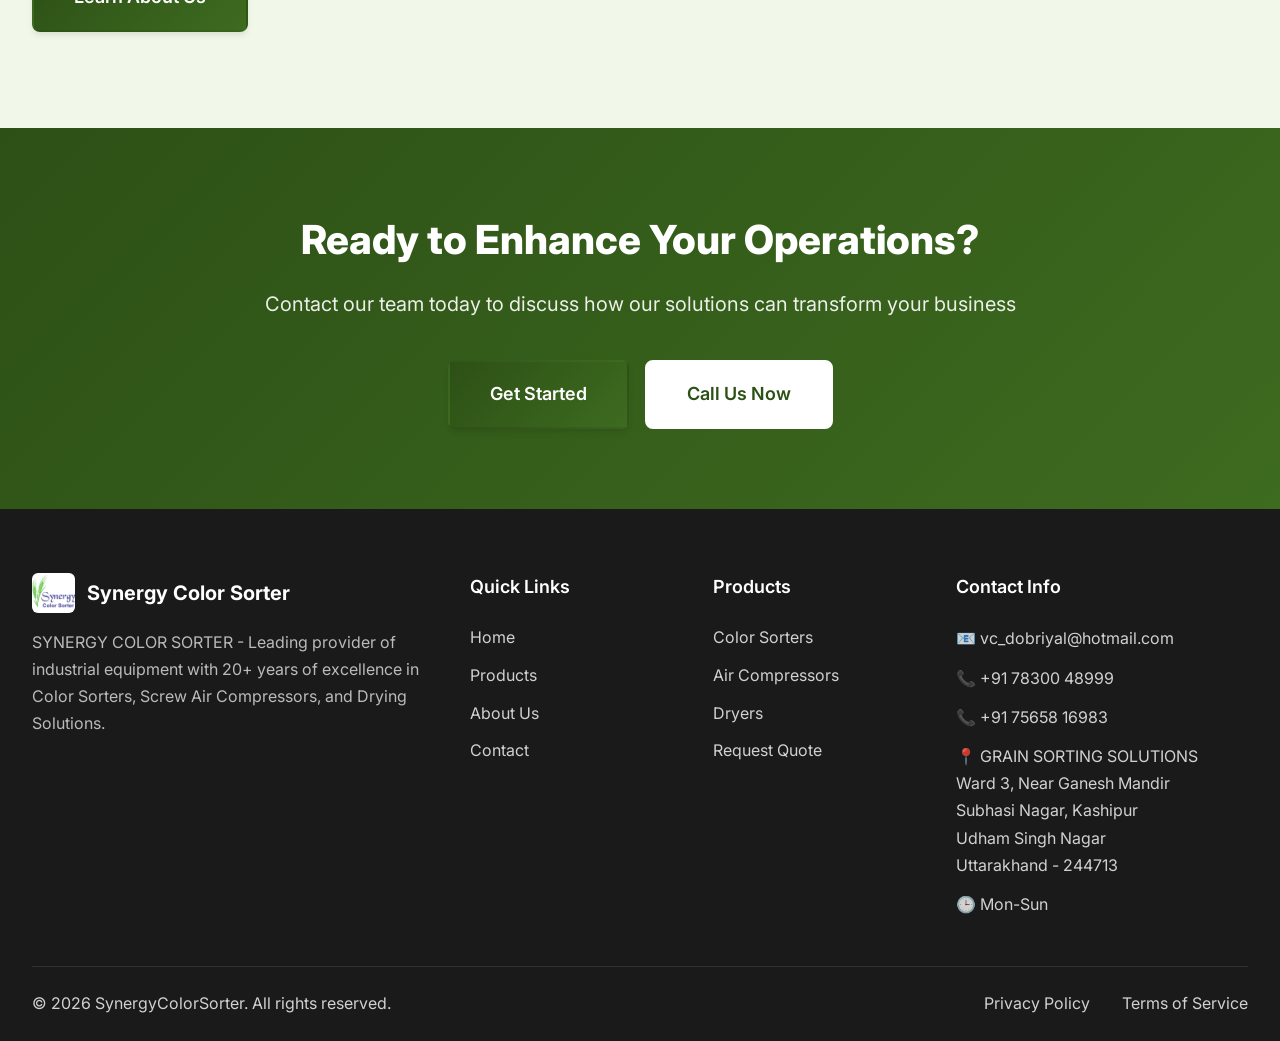
==== commit f935464a: "update 2" ====
--- a/index.html
+++ b/index.html
@@ -3,7 +3,7 @@
 <head>
     <meta charset="UTF-8">
     <meta name="viewport" content="width=device-width, initial-scale=1.0">
-    <meta name="description" content="SynergyColorSorter - Leading provider of Color Sorters, Screw Air Compressors and Paddy & Maize Dryers with 20+ years of expertise">
+    <meta name="description" content="Synergy Color Sorter - Leading provider of Color Sorters, Screw Air Compressors and Paddy & Maize Dryers with 20+ years of expertise">
     <title>SynergyColorSorter - Industrial Sorting & Compression Solutions</title>
     <link rel="stylesheet" href="assets/css/style.css">
     <link rel="preconnect" href="https://fonts.googleapis.com">
@@ -17,7 +17,7 @@
             <div class="nav-container">
                 <a href="index.html" class="logo">
                     <img src="assets/images/logo.jpg" alt="SynergyColorSorter Logo">
-                    <span class="logo-text">SynergyColorSorter</span>
+                   
                 </a>
                 <button class="mobile-menu-toggle" aria-label="Toggle menu">
                     <span></span>
@@ -37,34 +37,33 @@
 
     <!-- Hero Section -->
     <section class="hero" style="background-image: url('assets/images/about us.png');">
-        <div class="hero-images">
-            <img src="assets/images/Rice color sorter.jpeg" alt="Rice Color Sorter" class="hero-image hero-image-1">
-            <img src="assets/images/Grain color sorter.jpeg" alt="Grain Color Sorter" class="hero-image hero-image-2">
-        </div>
-        <div class="hero-content">
-            <h1 class="hero-title">
-                <span class="hero-title-main" style="color: rgb(165, 216, 82); font-weight: 800;">SYNERGY COLOR SORTER</span>
-                <span class="hero-title-highlight">Industrial Excellence</span>
-            </h1>
-            <p class="hero-subtitle">Leading the industry with innovative Color Sorters, High-Performance Screw Air Compressors, and Advanced Paddy & Maize Dryers</p>
-            <div class="hero-stats">
-                <div class="stat">
-                    <div class="stat-number">20+</div>
-                    <div class="stat-label">Years Experience</div>
-                </div>
-                <div class="stat">
-                    <div class="stat-number">1500+</div>
-                    <div class="stat-label">Happy Clients</div>
-                </div>
-                <div class="stat">
-                    <div class="stat-number">99%</div>
-                    <div class="stat-label">Satisfaction Rate</div>
-                </div>
-            </div>
-            <div class="hero-cta">
-                <a href="products.html" class="btn btn-primary btn-large">Explore Products</a>
-                <a href="contact.html" class="btn btn-secondary btn-large">Contact Us</a>
-            </div>
+        <div class="hero-wrapper">
+            <div class="hero-content">
+                <h1 class="hero-title">
+                    <span class="hero-title-main" style="color: rgb(76, 110, 20); font-weight: 800;">SYNERGY COLOR SORTER</span>
+                    <span class="hero-title-highlight">Industrial Excellence</span>
+                </h1>
+                <p class="hero-subtitle">Leading the industry with innovative Color Sorters, High-Performance Screw Air Compressors, and Advanced Paddy & Maize Dryers</p>
+                <div class="hero-stats">
+                    <div class="stat">
+                        <div class="stat-number" style="color: white;">20+</div>
+                        <div class="stat-label" style="color: white;">Years Experience</div>
+                    </div>
+                    <div class="stat">
+                        <div class="stat-number" style="color: white;">1500+</div>
+                        <div class="stat-label" style="color: white;">Happy Clients</div>
+                    </div>
+                    <div class="stat">
+                        <div class="stat-number" style="color: white;">99%</div>
+                        <div class="stat-label" style="color: white;">Satisfaction Rate</div>
+                    </div>
+                </div>
+                <div class="hero-cta">
+                    <a href="products.html" class="btn btn-primary btn-large">Explore Products</a>
+                    <a href="contact.html" class="btn btn-secondary btn-large">Contact Us</a>
+                </div>
+            </div>
+            
         </div>
         <div class="hero-scroll">
             <span>Scroll to explore</span>
@@ -326,9 +325,9 @@
                 <div class="footer-col">
                     <div class="footer-logo">
                         <img src="assets/images/logo.jpg" alt="SynergyColorSorter Logo">
-                        <span>SynergyColorSorter</span>
-                    </div>
-                    <p class="footer-description">GRAIN SORTING SOLUTIONS - Leading provider of industrial equipment with 20+ years of excellence in Color Sorters, Screw Air Compressors, and Drying Solutions.</p>
+                        <span>Synergy Color Sorter</span>
+                    </div>
+                    <p class="footer-description">SYNERGY COLOR SORTER - Leading provider of industrial equipment with 20+ years of excellence in Color Sorters, Screw Air Compressors, and Drying Solutions.</p>
                 </div>
                 <div class="footer-col">
                     <h4>Quick Links</h4>
@@ -355,7 +354,7 @@
                         <li>📞 +91 78300 48999</li>
                         <li>📞 +91 75658 16983</li>
                         <li>📍 GRAIN SORTING SOLUTIONS<br>Ward 3, Near Ganesh Mandir<br>Subhasi Nagar, Kashipur<br>Udham Singh Nagar<br>Uttarakhand - 244713</li>
-                        <li>🕒 Mon-Sat: 9:00 AM - 6:00 PM</li>
+                        <li>🕒 Mon-Sun</li>
                     </ul>
                 </div>
             </div>
--- a/assets/css/style.css
+++ b/assets/css/style.css
@@ -284,17 +284,28 @@
 
 .hero {
     position: relative;
-    min-height: 90vh;
-    display: grid;
-    grid-template-columns: 1fr 1fr;
+    min-height: 100vh;
+    display: flex;
     align-items: center;
-    gap: 3rem;
-    background: linear-gradient(135deg, #1f3810 0%, #2d5016 50%, #3d6b1f 100%);
+    justify-content: center;
     background-size: cover;
     background-position: center;
     background-attachment: fixed;
-    padding: 6rem 2rem 4rem;
+    padding: 4rem 2rem;
     overflow: hidden;
+}
+
+.hero-wrapper {
+    display: grid;
+    grid-template-columns: 1.3fr 0.9fr;
+    gap: 1rem;
+    align-items: center;
+    width: 100%;
+    max-width: 1400px;
+    margin: 0 auto;
+    z-index: 2;
+    margin-left: 50px;
+    margin-bottom : 200px;
 }
 
 .hero::before {
@@ -304,18 +315,20 @@
     left: 0;
     right: 0;
     bottom: 0;
-    background: linear-gradient(135deg, rgba(31, 56, 16, 0.8) 0%, rgba(45, 80, 22, 0.75) 50%, rgba(61, 107, 31, 0.8) 100%);
-    z-index: 0;
+    background: linear-gradient(90deg, rgba(31, 56, 16, 0.4) 0%, rgba(31, 56, 16, 0.2) 50%, rgba(255, 255, 255, 0.02) 100%);
+    z-index: 1;
     pointer-events: none;
 }
 
 .hero-images {
     position: relative;
     display: grid;
-    grid-template-columns: 1fr 1fr;
+    grid-template-columns: 1fr;
+    grid-template-rows: auto auto;
     gap: 1.5rem;
-    height: 100%;
-    z-index: 2;
+    z-index: 3;
+    height: fit-content;
+    margin-left: 0;
 }
 
 .hero-image {
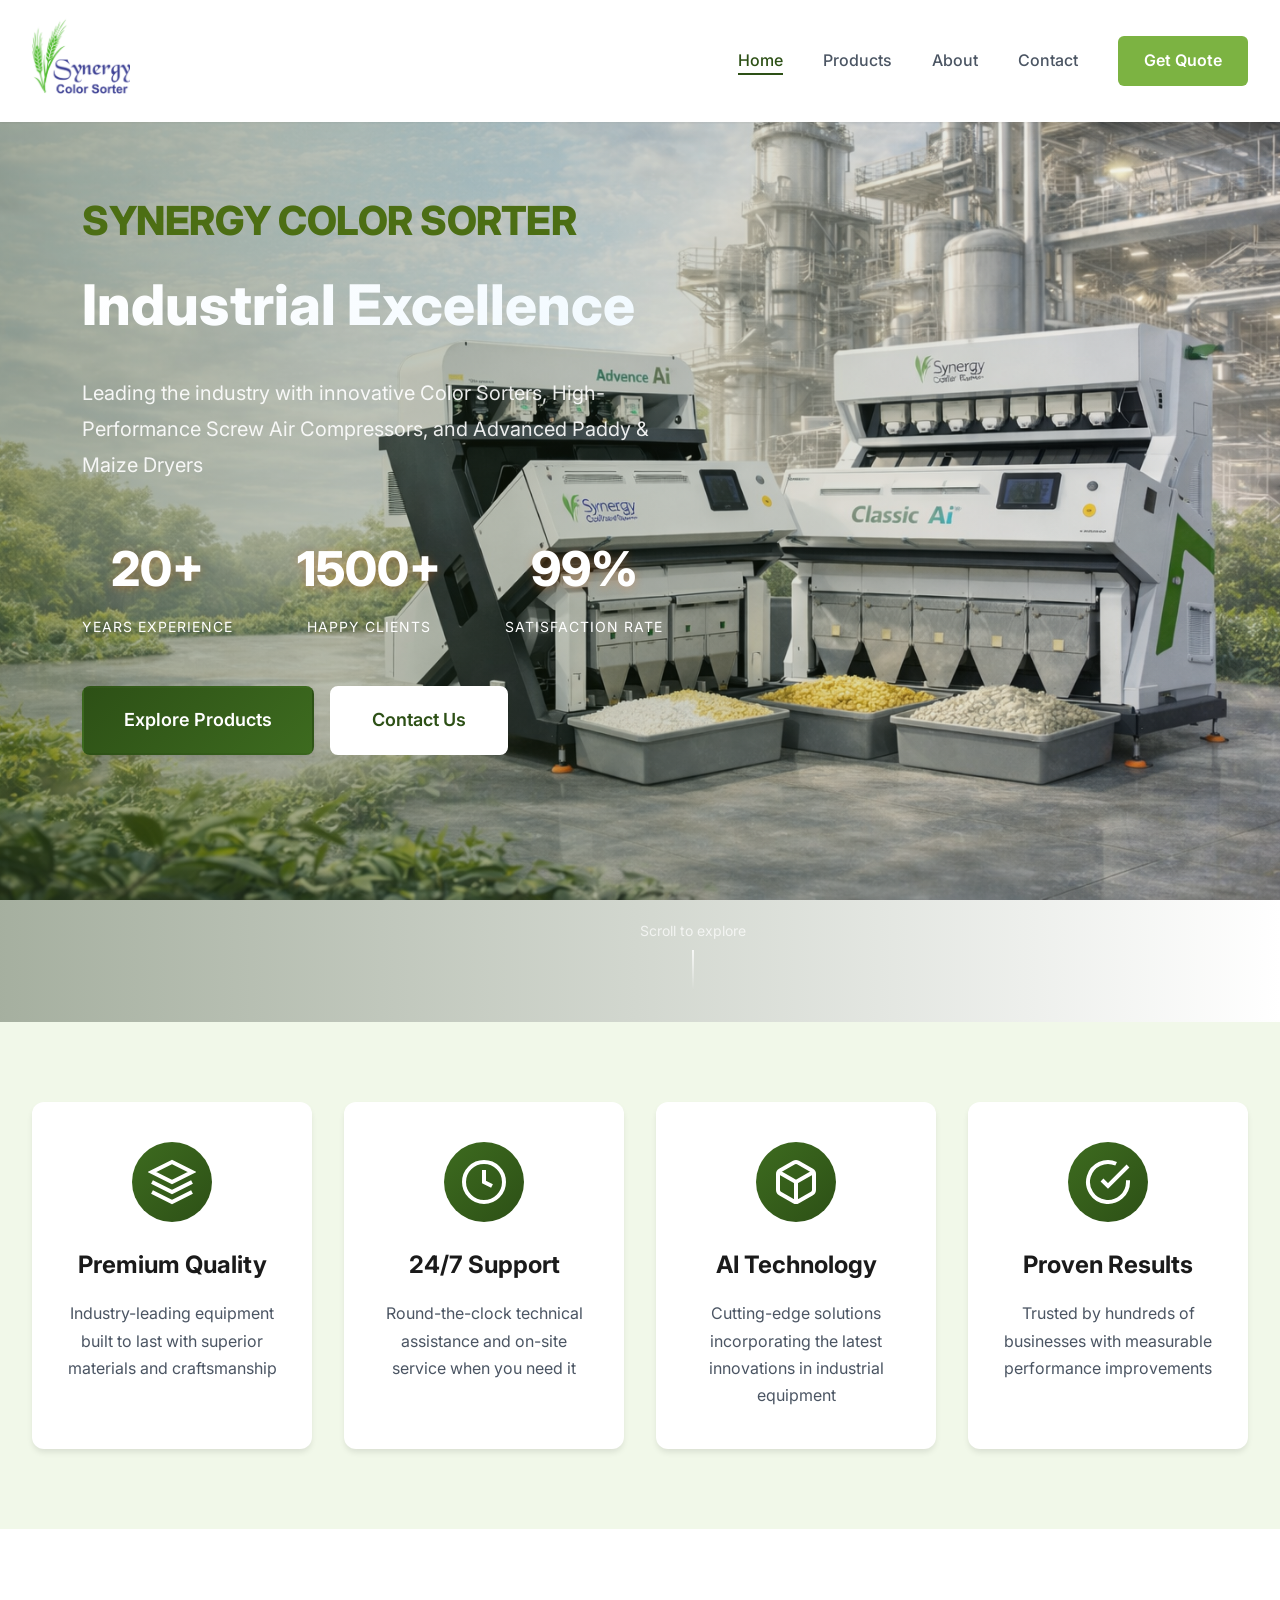
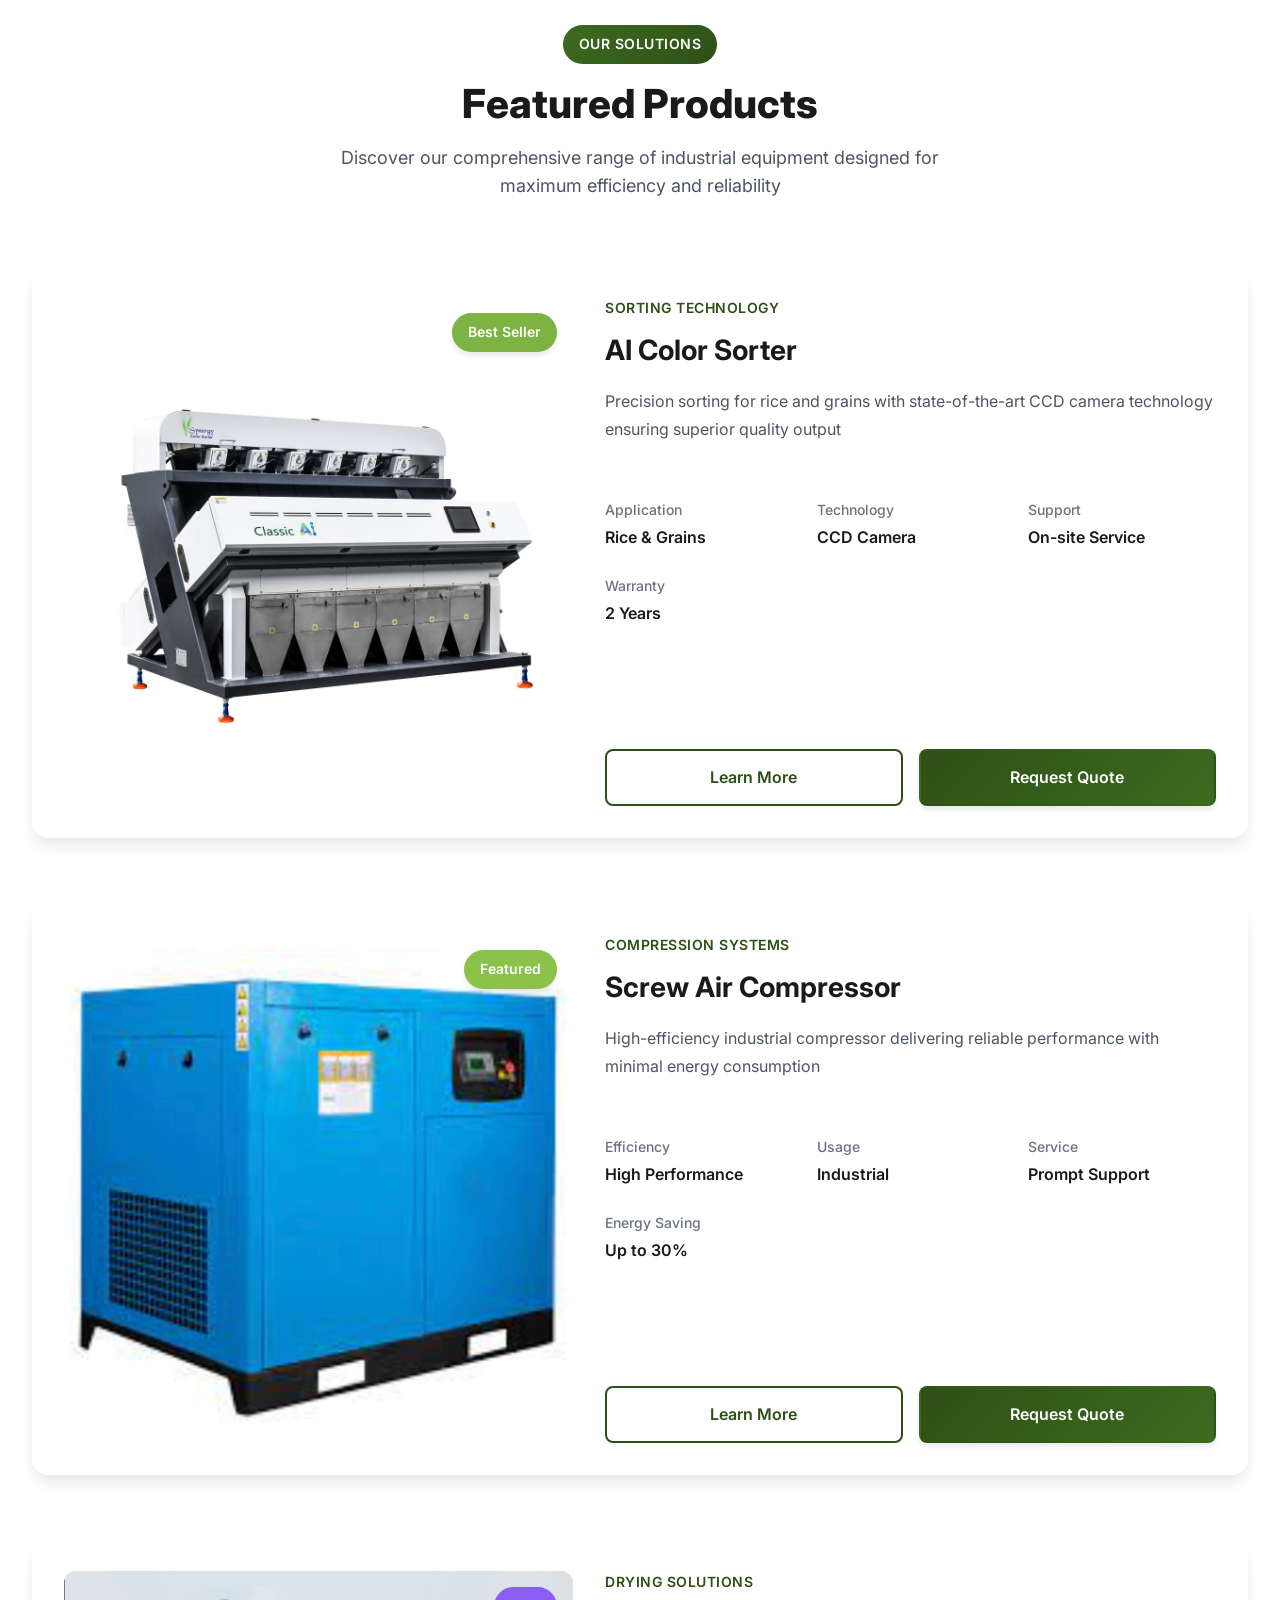
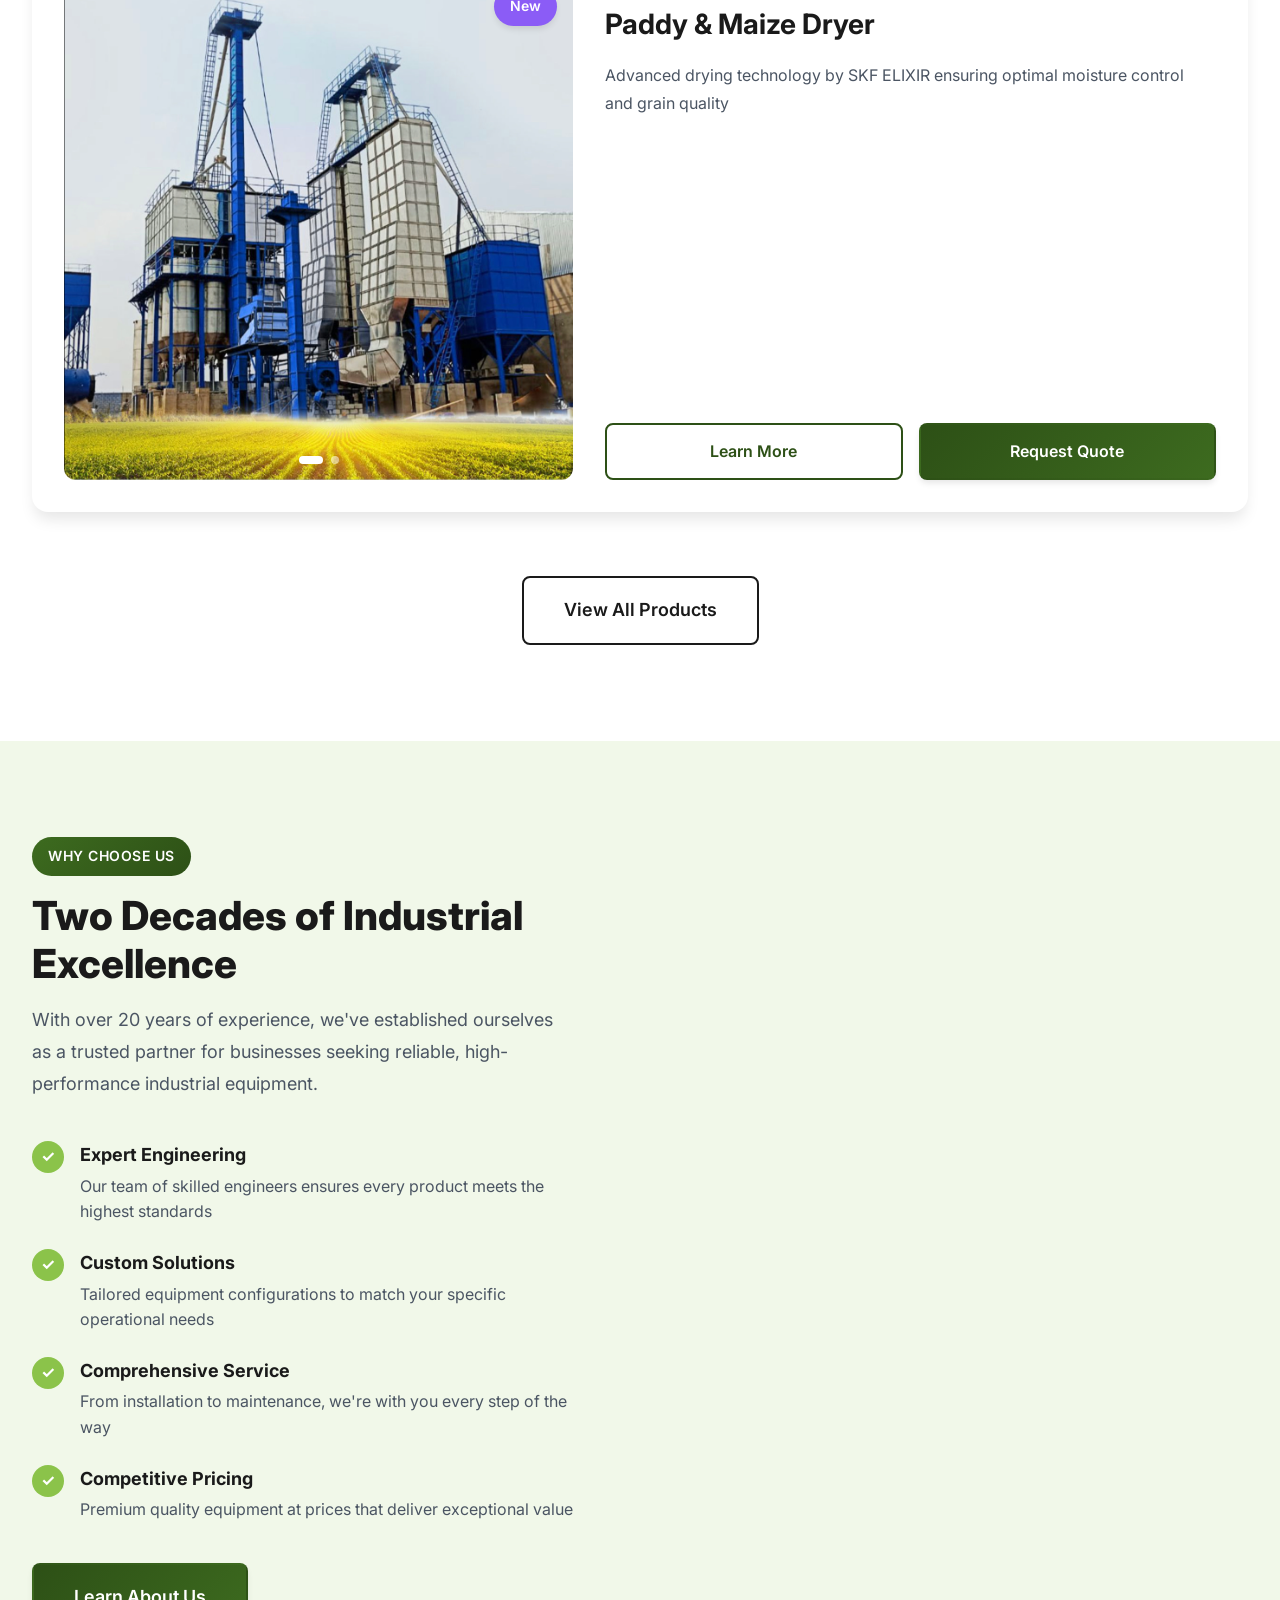
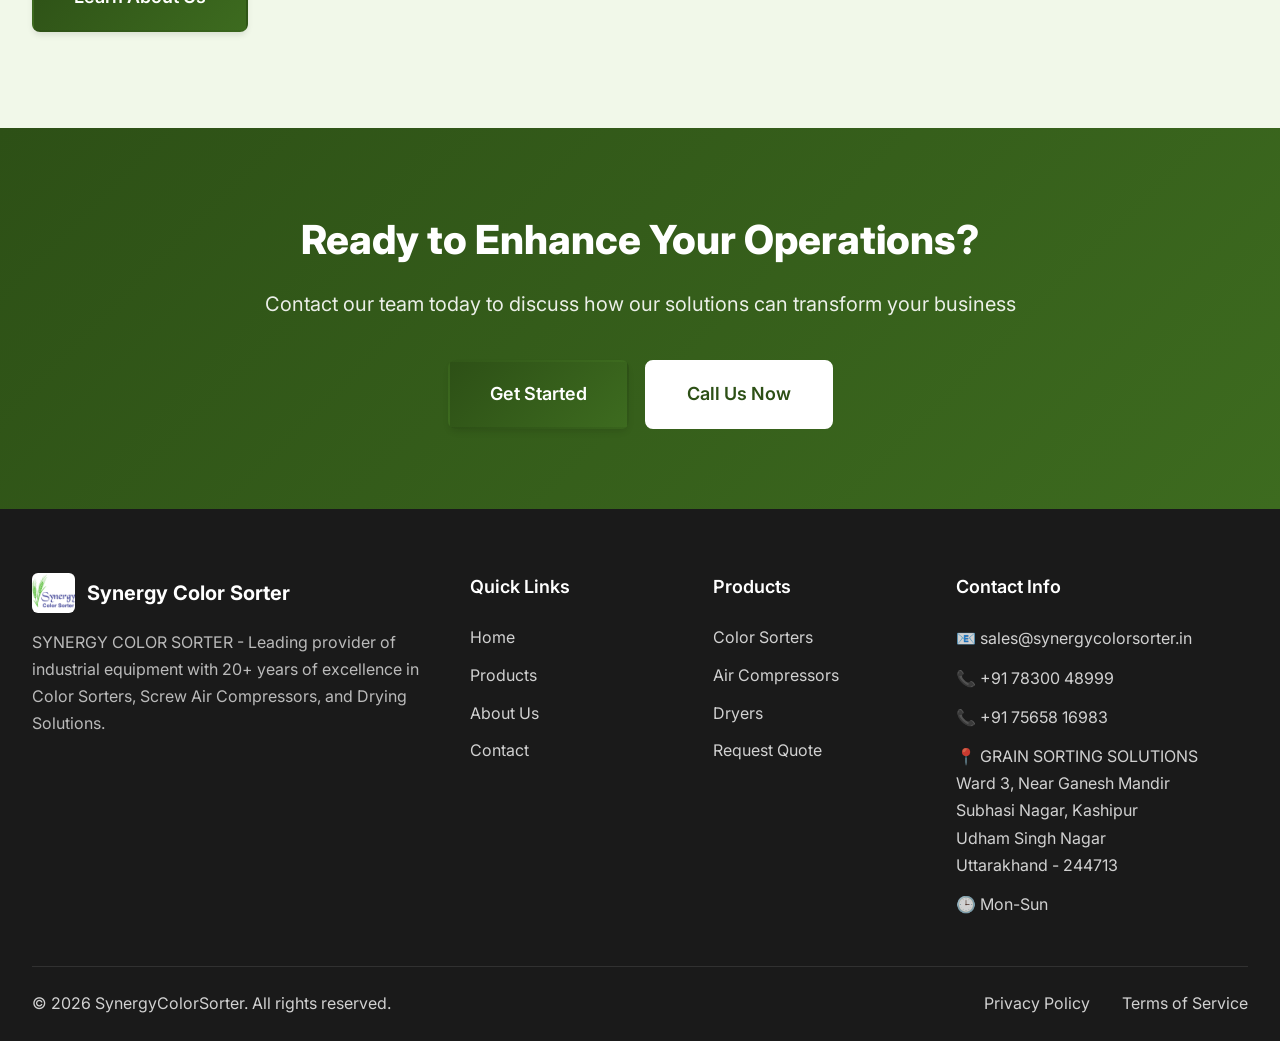
==== commit bd587b84: "added sales email" ====
--- a/index.html
+++ b/index.html
@@ -350,7 +350,7 @@
                 <div class="footer-col">
                     <h4>Contact Info</h4>
                     <ul class="footer-contact">
-                        <li>📧 vc_dobriyal@hotmail.com</li>
+                        <li>📧 sales@synergycolorsorter.in</li>
                         <li>📞 +91 78300 48999</li>
                         <li>📞 +91 75658 16983</li>
                         <li>📍 GRAIN SORTING SOLUTIONS<br>Ward 3, Near Ganesh Mandir<br>Subhasi Nagar, Kashipur<br>Udham Singh Nagar<br>Uttarakhand - 244713</li>
